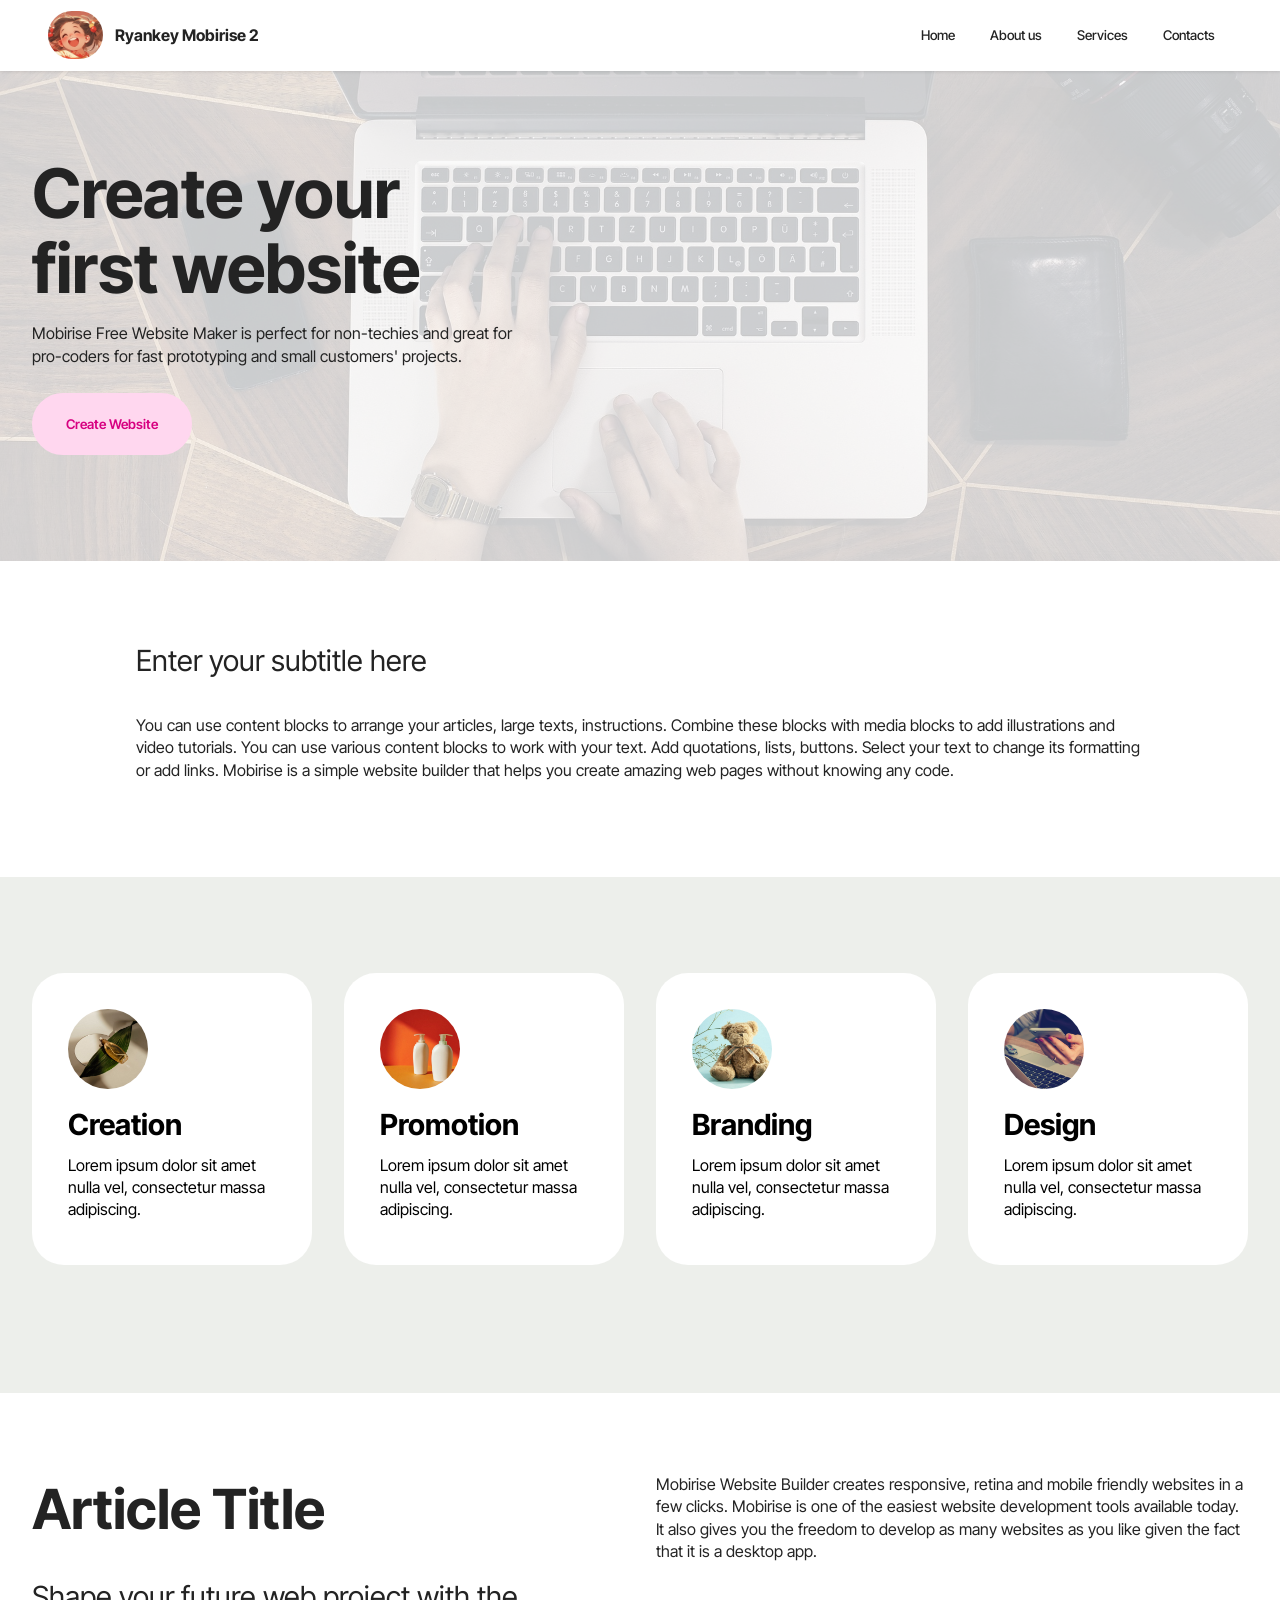
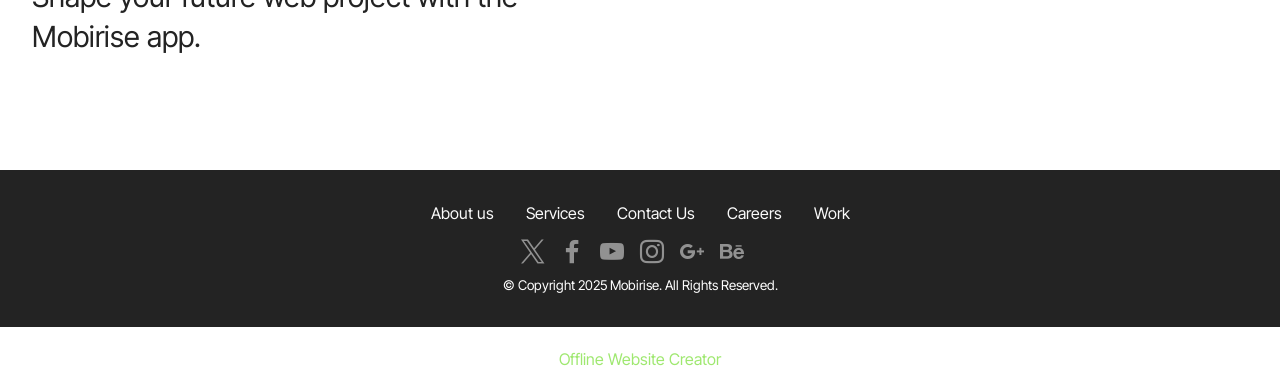
==== aboutus.html @ d96ac2c1 "create github pages" ====
<!DOCTYPE html>
<html  >
<head>
  <!-- Site made with Mobirise Website Builder v6.1.4, https://mobirise.com -->
  <meta charset="UTF-8">
  <meta http-equiv="X-UA-Compatible" content="IE=edge">
  <meta name="generator" content="Mobirise v6.1.4, mobirise.com">
  <meta name="twitter:card" content="summary_large_image"/>
  <meta name="twitter:image:src" content="assets/images/aboutus-meta.jpg">
  <meta property="og:image" content="assets/images/aboutus-meta.jpg">
  <meta name="twitter:title" content="About Us | Ryankey Mobrise">
  <meta name="viewport" content="width=device-width, initial-scale=1, minimum-scale=1">
  <link rel="shortcut icon" href="assets/images/ny-1.png" type="image/x-icon">
  <meta name="description" content="Hi, I am Ryan Key, a full-time freelance web designer based in Kuala Lumpur, Malaysia, specializing in custom, highly optimized, and responsive website design.">
  
  
  <title>About Us | Ryankey Mobrise</title>
  <link rel="stylesheet" href="assets/bootstrap/css/bootstrap.min.css">
  <link rel="stylesheet" href="assets/dropdown/css/style.css">
  <link rel="stylesheet" href="assets/socicon/css/styles.css">
  <link rel="stylesheet" href="assets/theme/css/style.css">
  <link rel="preload" href="https://fonts.googleapis.com/css?family=Inter+Tight:100,200,300,400,500,600,700,800,900,100i,200i,300i,400i,500i,600i,700i,800i,900i&display=swap" as="style" onload="this.onload=null;this.rel='stylesheet'">
  <noscript><link rel="stylesheet" href="https://fonts.googleapis.com/css?family=Inter+Tight:100,200,300,400,500,600,700,800,900,100i,200i,300i,400i,500i,600i,700i,800i,900i&display=swap"></noscript>
  <link rel="preload" as="style" href="assets/mobirise/css/mbr-additional.css?v=j5l0KD"><link rel="stylesheet" href="assets/mobirise/css/mbr-additional.css?v=j5l0KD" type="text/css">

  
  
  
</head>
<body>
  
  <section data-bs-version="5.1" class="menu menu1 cid-uWE1fl2hTh" once="menu" id="menu1-7">
    

    <nav class="navbar navbar-dropdown navbar-fixed-top navbar-expand-lg">
        <div class="container">
            <div class="navbar-brand">
                <span class="navbar-logo">
                    <a href="https://mobiri.se">
                        <img src="assets/images/ny-1.png" alt="Mobirise Website Builder" style="height: 3rem;">
                    </a>
                </span>
                <span class="navbar-caption-wrap"><a class="navbar-caption text-black display-7" href="https://mobiri.se">Ryankey Mobirise 2</a></span>
            </div>
            <button class="navbar-toggler" type="button" data-toggle="collapse" data-bs-toggle="collapse" data-target="#navbarSupportedContent" data-bs-target="#navbarSupportedContent" aria-controls="navbarNavAltMarkup" aria-expanded="false" aria-label="Toggle navigation">
                <div class="hamburger">
                    <span></span>
                    <span></span>
                    <span></span>
                    <span></span>
                </div>
            </button>
            <div class="collapse navbar-collapse" id="navbarSupportedContent">
                <ul class="navbar-nav nav-dropdown nav-right" data-app-modern-menu="true"><li class="nav-item"><a class="nav-link link text-black text-primary display-4" href="index.html">&nbsp;Home</a></li><li class="nav-item"><a class="nav-link link text-black display-4" href="https://mobiri.se">
                            About us</a></li>
                    <li class="nav-item"><a class="nav-link link text-black display-4" href="https://mobiri.se">
                            Services</a></li>
                    <li class="nav-item"><a class="nav-link link text-black display-4" href="https://mobiri.se">Contacts</a>
                    </li></ul>
                
                
            </div>
        </div>
    </nav>
</section>

<section data-bs-version="5.1" class="header1 cid-uWE1flJKkh" id="header1-8">

    

    
    <div class="mbr-overlay" style="opacity: 0.8; background-color: rgb(250, 250, 250);"></div>

    <div class="container">
        <div class="row">
            <div class="col-12 col-lg-5">
                <h1 class="mbr-section-title mbr-fonts-style mb-3 display-1"><strong>Create your first website</strong></h1>
                
                <p class="mbr-text mbr-fonts-style display-7">
                    Mobirise Free Website Maker is perfect for non-techies and great for pro-coders for fast prototyping and small customers' projects.</p>
                <div class="mbr-section-btn mt-3"><a class="btn btn-secondary display-4" href="https://mobiri.se">Create Website</a></div>
            </div>
        </div>
    </div>
</section>

<section data-bs-version="5.1" class="content5 cid-uWE1fm6jRy" id="content5-9">
    
    <div class="container">
        <div class="row justify-content-center">
            <div class="col-md-12 col-lg-10">
                
                <h4 class="mbr-section-subtitle mbr-fonts-style mb-4 display-5">
                    Enter your subtitle here
                </h4>
                <p class="mbr-text mbr-fonts-style display-7">
                    You can use content blocks to arrange your articles, large texts, instructions. Combine these blocks with media blocks to add illustrations and video tutorials. You can use various content blocks to work with your text. Add quotations, lists, buttons. Select your text to change its formatting or add links. Mobirise is a simple website builder that helps you create amazing web pages without knowing any code.</p>
            </div>
        </div>
    </div>
</section>

<section data-bs-version="5.1" class="start features20 cid-uWE1fmgOsS" id="features020-a">
	

	
	
	<div class="container">
		
		<div class="row">
			<div class="item features-without-image col-12 col-md-6 col-lg-3 item-mb">
				<div class="item-wrapper">
					<div class="card-box align-left">
						<div class="img-wrapper mb-3">
							<img src="assets/images/shop1.jpg">
						</div>
						<h5 class="card-title mbr-fonts-style display-5">
							<strong>Creation</strong>
						</h5>
						<p class="card-text mbr-fonts-style display-7">
							Lorem ipsum dolor sit amet nulla vel, consectetur massa adipiscing.
						</p>
					</div>
				</div>
			</div>
			<div class="item features-without-image col-12 col-md-6 col-lg-3 item-mb">
				<div class="item-wrapper">
					<div class="card-box align-left">
						<div class="img-wrapper mb-3">
							<img src="assets/images/shop2.jpg">
						</div>
						<h5 class="card-title mbr-fonts-style display-5">
							<strong>Promotion</strong>
						</h5>
						<p class="card-text mbr-fonts-style display-7">
							Lorem ipsum dolor sit amet nulla vel, consectetur massa adipiscing.
						</p>
					</div>
				</div>
			</div>
			<div class="item features-without-image col-12 col-md-6 col-lg-3 item-mb">
				<div class="item-wrapper">
					<div class="card-box align-left">
						<div class="img-wrapper mb-3">
							<img src="assets/images/shop3.jpg">
						</div>
						<h5 class="card-title mbr-fonts-style display-5">
							<strong>Branding</strong>
						</h5>
						<p class="card-text mbr-fonts-style display-7">
							Lorem ipsum dolor sit amet nulla vel, consectetur massa adipiscing.
						</p>
					</div>
				</div>
			</div><div class="item features-without-image col-12 col-md-6 col-lg-3 item-mb">
				<div class="item-wrapper">
					<div class="card-box align-left">
						<div class="img-wrapper mb-3">
							<img src="assets/images/mbr-1.jpg" data-slide-to="3" data-bs-slide-to="4" alt="">
						</div>
						<h5 class="card-title mbr-fonts-style display-5"><strong>Design</strong></h5>
						<p class="card-text mbr-fonts-style display-7">
							Lorem ipsum dolor sit amet nulla vel, consectetur massa adipiscing.
						</p>
					</div>
				</div>
			</div>
		</div>
	</div>
</section>

<section data-bs-version="5.1" class="content10 cid-uWE1fms8tZ" id="content10-b">
    
    <div class="container">
        <div class="row justify-content-center">
            <div class="col-12 col-md">
                <h5 class="mbr-section-title mbr-fonts-style mb-4 display-2">
                    <strong>Article Title</strong>
                </h5>
                <h6 class="mbr-section-subtitle mbr-fonts-style mb-4 display-5">
                    Shape your future web project with the Mobirise app.
                </h6>
            </div>
            <div class="col-md-12 col-lg-6">
                <p class="mbr-text mbr-fonts-style display-7">Mobirise Website Builder creates responsive, retina and mobile friendly websites in a few clicks. Mobirise is one of the easiest website development tools available today. It also gives you the freedom to develop as many websites as you like given the fact that it is a desktop app.</p>
            </div>
        </div>
    </div>
</section>

<section data-bs-version="5.1" class="footer3 cid-uWE1fmARhM" once="footers" id="footer3-c">

    

    

    <div class="container">
        <div class="media-container-row align-center mbr-white">
            <div class="row row-links">
                <ul class="foot-menu">
                    
                    
                    
                    
                    
                <li class="foot-menu-item mbr-fonts-style display-7">
                        <a class="text-white" href="#" target="_blank">About us</a>
                    </li><li class="foot-menu-item mbr-fonts-style display-7">
                        <a class="text-white" href="#" target="_blank">Services</a>
                    </li><li class="foot-menu-item mbr-fonts-style display-7">
                        <a class="text-white" href="#" target="_blank">Contact Us</a>
                    </li><li class="foot-menu-item mbr-fonts-style display-7">
                        <a class="text-white" href="#" target="_blank">Careers</a>
                    </li><li class="foot-menu-item mbr-fonts-style display-7">
                        <a class="text-white" href="#" target="_blank">Work</a>
                    </li></ul>
            </div>
            <div class="row social-row">
                <div class="social-list align-right pb-2">
                    
                    
                    
                    
                    
                    
                <div class="soc-item">
                        <a href="https://twitter.com/mobirise" target="_blank">
                            <span class="socicon-twitter socicon mbr-iconfont mbr-iconfont-social"></span>
                        </a>
                    </div><div class="soc-item">
                        <a href="https://www.facebook.com/pages/Mobirise/1616226671953247" target="_blank">
                            <span class="socicon-facebook socicon mbr-iconfont mbr-iconfont-social"></span>
                        </a>
                    </div><div class="soc-item">
                        <a href="https://www.youtube.com/c/mobirise" target="_blank">
                            <span class="socicon-youtube socicon mbr-iconfont mbr-iconfont-social"></span>
                        </a>
                    </div><div class="soc-item">
                        <a href="https://instagram.com/mobirise" target="_blank">
                            <span class="socicon-instagram socicon mbr-iconfont mbr-iconfont-social"></span>
                        </a>
                    </div><div class="soc-item">
                        <a href="https://plus.google.com/u/0/+Mobirise" target="_blank">
                            <span class="socicon-googleplus socicon mbr-iconfont mbr-iconfont-social"></span>
                        </a>
                    </div><div class="soc-item">
                        <a href="https://www.behance.net/Mobirise" target="_blank">
                            <span class="socicon-behance socicon mbr-iconfont mbr-iconfont-social"></span>
                        </a>
                    </div></div>
            </div>
            <div class="row row-copirayt">
                <p class="mbr-text mb-0 mbr-fonts-style mbr-white align-center display-4">
                    © Copyright 2025 Mobirise. All Rights Reserved.
                </p>
            </div>
        </div>
    </div>
</section><section class="display-7" style="padding: 0;align-items: center;justify-content: center;flex-wrap: wrap;    align-content: center;display: flex;position: relative;height: 4rem;"><a href="https://mobiri.se/689360" style="flex: 1 1;height: 4rem;position: absolute;width: 100%;z-index: 1;"><img alt="" style="height: 4rem;" src="[data-uri]"></a><p style="margin: 0;text-align: center;" class="display-7">&#8204;</p><a style="z-index:1" href="https://mobirise.com/offline-website-builder.html">Offline Website Creator</a></section><script src="assets/bootstrap/js/bootstrap.bundle.min.js"></script>  <script src="assets/smoothscroll/smooth-scroll.js"></script>  <script src="assets/ytplayer/index.js"></script>  <script src="assets/dropdown/js/navbar-dropdown.js"></script>  <script src="assets/theme/js/script.js"></script>  
  
  
</body>
</html>
---- assets/dropdown/css/style.css ----
.navbar-dropdown {
  left: 0;
  padding: 0;
  position: absolute;
  right: 0;
  top: 0;
  transition: all 0.45s ease;
  z-index: 1030;
  background: #282828; }
  .navbar-dropdown .navbar-logo {
    margin-right: 0.8rem;
    transition: margin 0.3s ease-in-out;
    vertical-align: middle; }
    .navbar-dropdown .navbar-logo img {
      height: 3.125rem;
      transition: all 0.3s ease-in-out; }
    .navbar-dropdown .navbar-logo.mbr-iconfont {
      font-size: 3.125rem;
      line-height: 3.125rem; }
  .navbar-dropdown .navbar-caption {
    font-weight: 700;
    white-space: normal;
    vertical-align: -4px;
    line-height: 3.125rem !important; }
    .navbar-dropdown .navbar-caption, .navbar-dropdown .navbar-caption:hover {
      color: inherit;
      text-decoration: none; }
  .navbar-dropdown .mbr-iconfont + .navbar-caption {
    vertical-align: -1px; }
  .navbar-dropdown.navbar-fixed-top {
    position: fixed; }
  .navbar-dropdown .navbar-brand span {
    vertical-align: -4px; }
  .navbar-dropdown.bg-color.transparent {
    background: none; }
  .navbar-dropdown.navbar-short .navbar-brand {
    padding: 0.625rem 0; }
    .navbar-dropdown.navbar-short .navbar-brand span {
      vertical-align: -1px; }
  .navbar-dropdown.navbar-short .navbar-caption {
    line-height: 2.375rem !important;
    vertical-align: -2px; }
  .navbar-dropdown.navbar-short .navbar-logo {
    margin-right: 0.5rem; }
    .navbar-dropdown.navbar-short .navbar-logo img {
      height: 2.375rem; }
    .navbar-dropdown.navbar-short .navbar-logo.mbr-iconfont {
      font-size: 2.375rem;
      line-height: 2.375rem; }
  .navbar-dropdown.navbar-short .mbr-table-cell {
    height: 3.625rem; }
  .navbar-dropdown .navbar-close {
    left: 0.6875rem;
    position: fixed;
    top: 0.75rem;
    z-index: 1000; }
  .navbar-dropdown .hamburger-icon {
    content: "";
    display: inline-block;
    vertical-align: middle;
    width: 16px;
    -webkit-box-shadow: 0 -6px 0 1px #282828,0 0 0 1px #282828,0 6px 0 1px #282828;
    -moz-box-shadow: 0 -6px 0 1px #282828,0 0 0 1px #282828,0 6px 0 1px #282828;
    box-shadow: 0 -6px 0 1px #282828,0 0 0 1px #282828,0 6px 0 1px #282828; }

.dropdown-menu .dropdown-toggle[data-toggle="dropdown-submenu"]::after {
  border-bottom: 0.35em solid transparent;
  border-left: 0.35em solid;
  border-right: 0;
  border-top: 0.35em solid transparent;
  margin-left: 0.3rem; }

.dropdown-menu .dropdown-item:focus {
  outline: 0; }

.nav-dropdown {
  font-size: 0.75rem;
  font-weight: 500;
  height: auto !important; }
  .nav-dropdown .nav-btn {
    padding-left: 1rem; }
  .nav-dropdown .link {
    margin: .667em 1.667em;
    font-weight: 500;
    padding: 0;
    transition: color .2s ease-in-out; }
    .nav-dropdown .link.dropdown-toggle {
      margin-right: 2.583em; }
      .nav-dropdown .link.dropdown-toggle::after {
        margin-left: .25rem;
        border-top: 0.35em solid;
        border-right: 0.35em solid transparent;
        border-left: 0.35em solid transparent;
        border-bottom: 0; }
      .nav-dropdown .link.dropdown-toggle[aria-expanded="true"] {
        margin: 0;
        padding: 0.667em 3.263em  0.667em 1.667em; }
  .nav-dropdown .link::after,
  .nav-dropdown .dropdown-item::after {
    color: inherit; }
  .nav-dropdown .btn {
    font-size: 0.75rem;
    font-weight: 700;
    letter-spacing: 0;
    margin-bottom: 0;
    padding-left: 1.25rem;
    padding-right: 1.25rem; }
  .nav-dropdown .dropdown-menu {
    border-radius: 0;
    border: 0;
    left: 0;
    margin: 0;
    padding-bottom: 1.25rem;
    padding-top: 1.25rem;
    position: relative; }
  .nav-dropdown .dropdown-submenu {
    margin-left: 0.125rem;
    top: 0; }
  .nav-dropdown .dropdown-item {
    font-weight: 500;
    line-height: 2;
    padding: 0.3846em 4.615em 0.3846em 1.5385em;
    position: relative;
    transition: color .2s ease-in-out, background-color .2s ease-in-out; }
    .nav-dropdown .dropdown-item::after {
      margin-top: -0.3077em;
      position: absolute;
      right: 1.1538em;
      top: 50%; }
    .nav-dropdown .dropdown-item:focus, .nav-dropdown .dropdown-item:hover {
      background: none; }

@media (max-width: 767px) {
  .nav-dropdown.navbar-toggleable-sm {
    bottom: 0;
    display: none;
    left: 0;
    overflow-x: hidden;
    position: fixed;
    top: 0;
    transform: translateX(-100%);
    -ms-transform: translateX(-100%);
    -webkit-transform: translateX(-100%);
    width: 18.75rem;
    z-index: 999; } }
.nav-dropdown.navbar-toggleable-xl {
  bottom: 0;
  display: none;
  left: 0;
  overflow-x: hidden;
  position: fixed;
  top: 0;
  transform: translateX(-100%);
  -ms-transform: translateX(-100%);
  -webkit-transform: translateX(-100%);
  width: 18.75rem;
  z-index: 999; }

.nav-dropdown-sm {
  display: block !important;
  overflow-x: hidden;
  overflow: auto;
  padding-top: 3.875rem; }
  .nav-dropdown-sm::after {
    content: "";
    display: block;
    height: 3rem;
    width: 100%; }
  .nav-dropdown-sm.collapse.in ~ .navbar-close {
    display: block !important; }
  .nav-dropdown-sm.collapsing, .nav-dropdown-sm.collapse.in {
    transform: translateX(0);
    -ms-transform: translateX(0);
    -webkit-transform: translateX(0);
    transition: all 0.25s ease-out;
    -webkit-transition: all 0.25s ease-out;
    background: #282828; }
  .nav-dropdown-sm.collapsing[aria-expanded="false"] {
    transform: translateX(-100%);
    -ms-transform: translateX(-100%);
    -webkit-transform: translateX(-100%); }
  .nav-dropdown-sm .nav-item {
    display: block;
    margin-left: 0 !important;
    padding-left: 0; }
  .nav-dropdown-sm .link,
  .nav-dropdown-sm .dropdown-item {
    border-top: 1px dotted rgba(255, 255, 255, 0.1);
    font-size: 0.8125rem;
    line-height: 1.6;
    margin: 0 !important;
    padding: 0.875rem 2.4rem 0.875rem 1.5625rem !important;
    position: relative;
    white-space: normal; }
    .nav-dropdown-sm .link:focus, .nav-dropdown-sm .link:hover,
    .nav-dropdown-sm .dropdown-item:focus,
    .nav-dropdown-sm .dropdown-item:hover {
      background: rgba(0, 0, 0, 0.2) !important;
      color: #c0a375; }
  .nav-dropdown-sm .nav-btn {
    position: relative;
    padding: 1.5625rem 1.5625rem 0 1.5625rem; }
    .nav-dropdown-sm .nav-btn::before {
      border-top: 1px dotted rgba(255, 255, 255, 0.1);
      content: "";
      left: 0;
      position: absolute;
      top: 0;
      width: 100%; }
    .nav-dropdown-sm .nav-btn + .nav-btn {
      padding-top: 0.625rem; }
      .nav-dropdown-sm .nav-btn + .nav-btn::before {
        display: none; }
  .nav-dropdown-sm .btn {
    padding: 0.625rem 0; }
  .nav-dropdown-sm .dropdown-toggle[data-toggle="dropdown-submenu"]::after {
    margin-left: .25rem;
    border-top: 0.35em solid;
    border-right: 0.35em solid transparent;
    border-left: 0.35em solid transparent;
    border-bottom: 0; }
  .nav-dropdown-sm .dropdown-toggle[data-toggle="dropdown-submenu"][aria-expanded="true"]::after {
    border-top: 0;
    border-right: 0.35em solid transparent;
    border-left: 0.35em solid transparent;
    border-bottom: 0.35em solid; }
  .nav-dropdown-sm .dropdown-menu {
    margin: 0;
    padding: 0;
    position: relative;
    top: 0;
    left: 0;
    width: 100%;
    border: 0;
    float: none;
    border-radius: 0;
    background: none; }
  .nav-dropdown-sm .dropdown-submenu {
    left: 100%;
    margin-left: 0.125rem;
    margin-top: -1.25rem;
    top: 0; }

.navbar-toggleable-sm .nav-dropdown .dropdown-menu {
  position: absolute; }

.navbar-toggleable-sm .nav-dropdown .dropdown-submenu {
  left: 100%;
  margin-left: 0.125rem;
  margin-top: -1.25rem;
  top: 0; }

.navbar-toggleable-sm.opened .nav-dropdown .dropdown-menu {
  position: relative; }

.navbar-toggleable-sm.opened .nav-dropdown .dropdown-submenu {
  left: 0;
  margin-left: 00rem;
  margin-top: 0rem;
  top: 0; }

.is-builder .nav-dropdown.collapsing {
  transition: none !important; }
---- assets/socicon/css/styles.css ----
@charset "UTF-8";

@font-face {
  font-family: 'Socicon';
  src:  url('../fonts/socicon.eot');
  src:  url('../fonts/socicon.eot?#iefix') format('embedded-opentype'),
    url('../fonts/socicon.woff2') format('woff2'),
    url('../fonts/socicon.ttf') format('truetype'),
    url('../fonts/socicon.woff') format('woff'),
    url('../fonts/socicon.svg#socicon') format('svg');
  font-weight: normal;
  font-style: normal;
  font-display: swap;
}

[data-icon]:before {
  font-family: "socicon" !important;
  content: attr(data-icon);
  font-style: normal !important;
  font-weight: normal !important;
  font-variant: normal !important;
  text-transform: none !important;
  speak: none;
  line-height: 1;
  -webkit-font-smoothing: antialiased;
  -moz-osx-font-smoothing: grayscale;
}

[class^="socicon-"], [class*=" socicon-"] {
  /* use !important to prevent issues with browser extensions that change fonts */
  font-family: 'Socicon' !important;
  speak: none;
  font-style: normal;
  font-weight: normal;
  font-variant: normal;
  text-transform: none;
  line-height: 1;

  /* Better Font Rendering =========== */
  -webkit-font-smoothing: antialiased;
  -moz-osx-font-smoothing: grayscale;
}

.socicon-500px:before {
  content: "\e000";
}
.socicon-8tracks:before {
  content: "\e001";
}
.socicon-airbnb:before {
  content: "\e002";
}
.socicon-alliance:before {
  content: "\e003";
}
.socicon-amazon:before {
  content: "\e004";
}
.socicon-amplement:before {
  content: "\e005";
}
.socicon-android:before {
  content: "\e006";
}
.socicon-angellist:before {
  content: "\e007";
}
.socicon-apple:before {
  content: "\e008";
}
.socicon-appnet:before {
  content: "\e009";
}
.socicon-baidu:before {
  content: "\e00a";
}
.socicon-bandcamp:before {
  content: "\e00b";
}
.socicon-battlenet:before {
  content: "\e00c";
}
.socicon-mixer:before {
  content: "\e00d";
}
.socicon-bebee:before {
  content: "\e00e";
}
.socicon-bebo:before {
  content: "\e00f";
}
.socicon-behance:before {
  content: "\e010";
}
.socicon-blizzard:before {
  content: "\e011";
}
.socicon-blogger:before {
  content: "\e012";
}
.socicon-buffer:before {
  content: "\e013";
}
.socicon-chrome:before {
  content: "\e014";
}
.socicon-coderwall:before {
  content: "\e015";
}
.socicon-curse:before {
  content: "\e016";
}
.socicon-dailymotion:before {
  content: "\e017";
}
.socicon-deezer:before {
  content: "\e018";
}
.socicon-delicious:before {
  content: "\e019";
}
.socicon-deviantart:before {
  content: "\e01a";
}
.socicon-diablo:before {
  content: "\e01b";
}
.socicon-digg:before {
  content: "\e01c";
}
.socicon-discord:before {
  content: "\e01d";
}
.socicon-disqus:before {
  content: "\e01e";
}
.socicon-douban:before {
  content: "\e01f";
}
.socicon-draugiem:before {
  content: "\e020";
}
.socicon-dribbble:before {
  content: "\e021";
}
.socicon-drupal:before {
  content: "\e022";
}
.socicon-ebay:before {
  content: "\e023";
}
.socicon-ello:before {
  content: "\e024";
}
.socicon-endomodo:before {
  content: "\e025";
}
.socicon-envato:before {
  content: "\e026";
}
.socicon-etsy:before {
  content: "\e027";
}
.socicon-facebook:before {
  content: "\e028";
}
.socicon-feedburner:before {
  content: "\e029";
}
.socicon-filmweb:before {
  content: "\e02a";
}
.socicon-firefox:before {
  content: "\e02b";
}
.socicon-flattr:before {
  content: "\e02c";
}
.socicon-flickr:before {
  content: "\e02d";
}
.socicon-formulr:before {
  content: "\e02e";
}
.socicon-forrst:before {
  content: "\e02f";
}
.socicon-foursquare:before {
  content: "\e030";
}
.socicon-friendfeed:before {
  content: "\e031";
}
.socicon-github:before {
  content: "\e032";
}
.socicon-goodreads:before {
  content: "\e033";
}
.socicon-google:before {
  content: "\e034";
}
.socicon-googlescholar:before {
  content: "\e035";
}
.socicon-googlegroups:before {
  content: "\e036";
}
.socicon-googlephotos:before {
  content: "\e037";
}
.socicon-googleplus:before {
  content: "\e038";
}
.socicon-grooveshark:before {
  content: "\e039";
}
.socicon-hackerrank:before {
  content: "\e03a";
}
.socicon-hearthstone:before {
  content: "\e03b";
}
.socicon-hellocoton:before {
  content: "\e03c";
}
.socicon-heroes:before {
  content: "\e03d";
}
.socicon-smashcast:before {
  content: "\e03e";
}
.socicon-horde:before {
  content: "\e03f";
}
.socicon-houzz:before {
  content: "\e040";
}
.socicon-icq:before {
  content: "\e041";
}
.socicon-identica:before {
  content: "\e042";
}
.socicon-imdb:before {
  content: "\e043";
}
.socicon-instagram:before {
  content: "\e044";
}
.socicon-issuu:before {
  content: "\e045";
}
.socicon-istock:before {
  content: "\e046";
}
.socicon-itunes:before {
  content: "\e047";
}
.socicon-keybase:before {
  content: "\e048";
}
.socicon-lanyrd:before {
  content: "\e049";
}
.socicon-lastfm:before {
  content: "\e04a";
}
.socicon-line:before {
  content: "\e04b";
}
.socicon-linkedin:before {
  content: "\e04c";
}
.socicon-livejournal:before {
  content: "\e04d";
}
.socicon-lyft:before {
  content: "\e04e";
}
.socicon-macos:before {
  content: "\e04f";
}
.socicon-mail:before {
  content: "\e050";
}
.socicon-medium:before {
  content: "\e051";
}
.socicon-meetup:before {
  content: "\e052";
}
.socicon-mixcloud:before {
  content: "\e053";
}
.socicon-modelmayhem:before {
  content: "\e054";
}
.socicon-mumble:before {
  content: "\e055";
}
.socicon-myspace:before {
  content: "\e056";
}
.socicon-newsvine:before {
  content: "\e057";
}
.socicon-nintendo:before {
  content: "\e058";
}
.socicon-npm:before {
  content: "\e059";
}
.socicon-odnoklassniki:before {
  content: "\e05a";
}
.socicon-openid:before {
  content: "\e05b";
}
.socicon-opera:before {
  content: "\e05c";
}
.socicon-outlook:before {
  content: "\e05d";
}
.socicon-overwatch:before {
  content: "\e05e";
}
.socicon-patreon:before {
  content: "\e05f";
}
.socicon-paypal:before {
  content: "\e060";
}
.socicon-periscope:before {
  content: "\e061";
}
.socicon-persona:before {
  content: "\e062";
}
.socicon-pinterest:before {
  content: "\e063";
}
.socicon-play:before {
  content: "\e064";
}
.socicon-player:before {
  content: "\e065";
}
.socicon-playstation:before {
  content: "\e066";
}
.socicon-pocket:before {
  content: "\e067";
}
.socicon-qq:before {
  content: "\e068";
}
.socicon-quora:before {
  content: "\e069";
}
.socicon-raidcall:before {
  content: "\e06a";
}
.socicon-ravelry:before {
  content: "\e06b";
}
.socicon-reddit:before {
  content: "\e06c";
}
.socicon-renren:before {
  content: "\e06d";
}
.socicon-researchgate:before {
  content: "\e06e";
}
.socicon-residentadvisor:before {
  content: "\e06f";
}
.socicon-reverbnation:before {
  content: "\e070";
}
.socicon-rss:before {
  content: "\e071";
}
.socicon-sharethis:before {
  content: "\e072";
}
.socicon-skype:before {
  content: "\e073";
}
.socicon-slideshare:before {
  content: "\e074";
}
.socicon-smugmug:before {
  content: "\e075";
}
.socicon-snapchat:before {
  content: "\e076";
}
.socicon-songkick:before {
  content: "\e077";
}
.socicon-soundcloud:before {
  content: "\e078";
}
.socicon-spotify:before {
  content: "\e079";
}
.socicon-stackexchange:before {
  content: "\e07a";
}
.socicon-stackoverflow:before {
  content: "\e07b";
}
.socicon-starcraft:before {
  content: "\e07c";
}
.socicon-stayfriends:before {
  content: "\e07d";
}
.socicon-steam:before {
  content: "\e07e";
}
.socicon-storehouse:before {
  content: "\e07f";
}
.socicon-strava:before {
  content: "\e080";
}
.socicon-streamjar:before {
  content: "\e081";
}
.socicon-stumbleupon:before {
  content: "\e082";
}
.socicon-swarm:before {
  content: "\e083";
}
.socicon-teamspeak:before {
  content: "\e084";
}
.socicon-teamviewer:before {
  content: "\e085";
}
.socicon-technorati:before {
  content: "\e086";
}
.socicon-telegram:before {
  content: "\e087";
}
.socicon-tripadvisor:before {
  content: "\e088";
}
.socicon-tripit:before {
  content: "\e089";
}
.socicon-triplej:before {
  content: "\e08a";
}
.socicon-tumblr:before {
  content: "\e08b";
}
.socicon-twitch:before {
  content: "\e08c";
}
.socicon-twitter:before {
  content: "\e08d";
}
.socicon-uber:before {
  content: "\e08e";
}
.socicon-ventrilo:before {
  content: "\e08f";
}
.socicon-viadeo:before {
  content: "\e090";
}
.socicon-viber:before {
  content: "\e091";
}
.socicon-viewbug:before {
  content: "\e092";
}
.socicon-vimeo:before {
  content: "\e093";
}
.socicon-vine:before {
  content: "\e094";
}
.socicon-vkontakte:before {
  content: "\e095";
}
.socicon-warcraft:before {
  content: "\e096";
}
.socicon-wechat:before {
  content: "\e097";
}
.socicon-weibo:before {
  content: "\e098";
}
.socicon-whatsapp:before {
  content: "\e099";
}
.socicon-wikipedia:before {
  content: "\e09a";
}
.socicon-windows:before {
  content: "\e09b";
}
.socicon-wordpress:before {
  content: "\e09c";
}
.socicon-wykop:before {
  content: "\e09d";
}
.socicon-xbox:before {
  content: "\e09e";
}
.socicon-xing:before {
  content: "\e09f";
}
.socicon-yahoo:before {
  content: "\e0a0";
}
.socicon-yammer:before {
  content: "\e0a1";
}
.socicon-yandex:before {
  content: "\e0a2";
}
.socicon-yelp:before {
  content: "\e0a3";
}
.socicon-younow:before {
  content: "\e0a4";
}
.socicon-youtube:before {
  content: "\e0a5";
}
.socicon-zapier:before {
  content: "\e0a6";
}
.socicon-zerply:before {
  content: "\e0a7";
}
.socicon-zomato:before {
  content: "\e0a8";
}
.socicon-zynga:before {
  content: "\e0a9";
}
.socicon-bluesky:before {
  content: "\e0aa";
}
.socicon-threads:before {
  content: "\e0ab";
}
.socicon-spreadshirt:before {
  content: "\e901";
}
.socicon-gamejolt:before {
  content: "\e902";
}
.socicon-trello:before {
  content: "\e903";
}
.socicon-tunein:before {
  content: "\e904";
}
.socicon-bloglovin:before {
  content: "\e905";
}
.socicon-gamewisp:before {
  content: "\e906";
}
.socicon-messenger:before {
  content: "\e907";
}
.socicon-pandora:before {
  content: "\e908";
}
.socicon-augment:before {
  content: "\e909";
}
.socicon-bitbucket:before {
  content: "\e90a";
}
.socicon-fyuse:before {
  content: "\e90b";
}
.socicon-yt-gaming:before {
  content: "\e90c";
}
.socicon-sketchfab:before {
  content: "\e90d";
}
.socicon-mobcrush:before {
  content: "\e90e";
}
.socicon-microsoft:before {
  content: "\e90f";
}
.socicon-realtor:before {
  content: "\e910";
}
.socicon-tidal:before {
  content: "\e911";
}
.socicon-qobuz:before {
  content: "\e912";
}
.socicon-natgeo:before {
  content: "\e913";
}
.socicon-mastodon:before {
  content: "\e914";
}
.socicon-unsplash:before {
  content: "\e915";
}
.socicon-homeadvisor:before {
  content: "\e916";
}
.socicon-angieslist:before {
  content: "\e917";
}
.socicon-codepen:before {
  content: "\e918";
}
.socicon-slack:before {
  content: "\e919";
}
.socicon-openaigym:before {
  content: "\e91a";
}
.socicon-logmein:before {
  content: "\e91b";
}
.socicon-fiverr:before {
  content: "\e91c";
}
.socicon-gotomeeting:before {
  content: "\e91d";
}
.socicon-aliexpress:before {
  content: "\e91e";
}
.socicon-guru:before {
  content: "\e91f";
}
.socicon-appstore:before {
  content: "\e920";
}
.socicon-homes:before {
  content: "\e921";
}
.socicon-zoom:before {
  content: "\e922";
}
.socicon-alibaba:before {
  content: "\e923";
}
.socicon-craigslist:before {
  content: "\e924";
}
.socicon-wix:before {
  content: "\e925";
}
.socicon-redfin:before {
  content: "\e926";
}
.socicon-googlecalendar:before {
  content: "\e927";
}
.socicon-shopify:before {
  content: "\e928";
}
.socicon-freelancer:before {
  content: "\e929";
}
.socicon-seedrs:before {
  content: "\e92a";
}
.socicon-bing:before {
  content: "\e92b";
}
.socicon-doodle:before {
  content: "\e92c";
}
.socicon-bonanza:before {
  content: "\e92d";
}
.socicon-squarespace:before {
  content: "\e92e";
}
.socicon-toptal:before {
  content: "\e92f";
}
.socicon-gust:before {
  content: "\e930";
}
.socicon-ask:before {
  content: "\e931";
}
.socicon-trulia:before {
  content: "\e932";
}
.socicon-loomly:before {
  content: "\e933";
}
.socicon-ghost:before {
  content: "\e934";
}
.socicon-upwork:before {
  content: "\e935";
}
.socicon-fundable:before {
  content: "\e936";
}
.socicon-booking:before {
  content: "\e937";
}
.socicon-googlemaps:before {
  content: "\e938";
}
.socicon-zillow:before {
  content: "\e939";
}
.socicon-niconico:before {
  content: "\e93a";
}
.socicon-toneden:before {
  content: "\e93b";
}
.socicon-crunchbase:before {
  content: "\e93c";
}
.socicon-homefy:before {
  content: "\e93d";
}
.socicon-calendly:before {
  content: "\e93e";
}
.socicon-livemaster:before {
  content: "\e93f";
}
.socicon-udemy:before {
  content: "\e940";
}
.socicon-codered:before {
  content: "\e941";
}
.socicon-origin:before {
  content: "\e942";
}
.socicon-nextdoor:before {
  content: "\e943";
}
.socicon-portfolio:before {
  content: "\e944";
}
.socicon-instructables:before {
  content: "\e945";
}
.socicon-gitlab:before {
  content: "\e946";
}
.socicon-hackernews:before {
  content: "\e947";
}
.socicon-smashwords:before {
  content: "\e948";
}
.socicon-kobo:before {
  content: "\e949";
}
.socicon-bookbub:before {
  content: "\e94a";
}
.socicon-mailru:before {
  content: "\e94b";
}
.socicon-moddb:before {
  content: "\e94c";
}
.socicon-indiedb:before {
  content: "\e94d";
}
.socicon-traxsource:before {
  content: "\e94e";
}
.socicon-gamefor:before {
  content: "\e94f";
}
.socicon-pixiv:before {
  content: "\e950";
}
.socicon-myanimelist:before {
  content: "\e951";
}
.socicon-blackberry:before {
  content: "\e952";
}
.socicon-wickr:before {
  content: "\e953";
}
.socicon-spip:before {
  content: "\e954";
}
.socicon-napster:before {
  content: "\e955";
}
.socicon-beatport:before {
  content: "\e956";
}
.socicon-hackerone:before {
  content: "\e957";
}
.socicon-internet:before {
  content: "\e958";
}
.socicon-ubuntu:before {
  content: "\e959";
}
.socicon-artstation:before {
  content: "\e95a";
}
.socicon-invision:before {
  content: "\e95b";
}
.socicon-torial:before {
  content: "\e95c";
}
.socicon-collectorz:before {
  content: "\e95d";
}
.socicon-seenthis:before {
  content: "\e95e";
}
.socicon-googleplaymusic:before {
  content: "\e95f";
}
.socicon-debian:before {
  content: "\e960";
}
.socicon-filmfreeway:before {
  content: "\e961";
}
.socicon-gnome:before {
  content: "\e962";
}
.socicon-itchio:before {
  content: "\e963";
}
.socicon-jamendo:before {
  content: "\e964";
}
.socicon-mix:before {
  content: "\e965";
}
.socicon-sharepoint:before {
  content: "\e966";
}
.socicon-tinder:before {
  content: "\e967";
}
.socicon-windguru:before {
  content: "\e968";
}
.socicon-cdbaby:before {
  content: "\e969";
}
.socicon-elementaryos:before {
  content: "\e96a";
}
.socicon-stage32:before {
  content: "\e96b";
}
.socicon-tiktok:before {
  content: "\e96c";
}
.socicon-gitter:before {
  content: "\e96d";
}
.socicon-letterboxd:before {
  content: "\e96e";
}
.socicon-threema:before {
  content: "\e96f";
}
.socicon-splice:before {
  content: "\e970";
}
.socicon-metapop:before {
  content: "\e971";
}
.socicon-naver:before {
  content: "\e972";
}
.socicon-remote:before {
  content: "\e973";
}
.socicon-flipboard:before {
  content: "\e974";
}
.socicon-googlehangouts:before {
  content: "\e975";
}
.socicon-dlive:before {
  content: "\e976";
}
.socicon-vsco:before {
  content: "\e977";
}
.socicon-stitcher:before {
  content: "\e978";
}
.socicon-avvo:before {
  content: "\e979";
}
.socicon-redbubble:before {
  content: "\e97a";
}
.socicon-society6:before {
  content: "\e97b";
}
.socicon-zazzle:before {
  content: "\e97c";
}
.socicon-eitaa:before {
  content: "\e97d";
}
.socicon-soroush:before {
  content: "\e97e";
}
.socicon-bale:before {
  content: "\e97f";
}
---- assets/theme/css/style.css ----
@charset "UTF-8";
section {
  background-color: #ffffff;
}

body {
  font-style: normal;
  line-height: 1.5;
  font-weight: 400;
  color: #232323;
  position: relative;
}

button {
  background-color: transparent;
  border-color: transparent;
}

.embla__button,
.carousel-control {
  background-color: #edefea !important;
  opacity: 0.8 !important;
  color: #464845 !important;
  border-color: #edefea !important;
}

.carousel .close,
.modalWindow .close {
  background-color: #edefea !important;
  color: #464845 !important;
  border-color: #edefea !important;
  opacity: 0.8 !important;
}

.carousel .close:hover,
.modalWindow .close:hover {
  opacity: 1 !important;
}

.carousel-indicators li {
  background-color: #edefea !important;
  border: 2px solid #464845 !important;
}

.carousel-indicators li:hover,
.carousel-indicators li:active {
  opacity: 0.8 !important;
}

.embla__button:hover,
.carousel-control:hover {
  background-color: #edefea !important;
  opacity: 1 !important;
}

.modalWindow-video-container {
  height: 80%;
}

section,
.container,
.container-fluid {
  position: relative;
  word-wrap: break-word;
}

a.mbr-iconfont:hover {
  text-decoration: none;
}

.article .lead p,
.article .lead ul,
.article .lead ol,
.article .lead pre,
.article .lead blockquote {
  margin-bottom: 0;
}

a {
  font-style: normal;
  font-weight: 400;
  cursor: pointer;
}
a, a:hover {
  text-decoration: none;
}

.mbr-section-title {
  font-style: normal;
  line-height: 1.3;
}

.mbr-section-subtitle {
  line-height: 1.3;
}

.mbr-text {
  font-style: normal;
  line-height: 1.7;
}

h1,
h2,
h3,
h4,
h5,
h6,
.display-1,
.display-2,
.display-4,
.display-5,
.display-7,
span,
p,
a {
  line-height: 1;
  word-break: break-word;
  word-wrap: break-word;
  font-weight: 400;
}

b,
strong {
  font-weight: bold;
}

input:-webkit-autofill, input:-webkit-autofill:hover, input:-webkit-autofill:focus, input:-webkit-autofill:active {
  transition-delay: 9999s;
  -webkit-transition-property: background-color, color;
  transition-property: background-color, color;
}

textarea[type=hidden] {
  display: none;
}

section {
  background-position: 50% 50%;
  background-repeat: no-repeat;
  background-size: cover;
}
section .mbr-background-video,
section .mbr-background-video-preview {
  position: absolute;
  bottom: 0;
  left: 0;
  right: 0;
  top: 0;
}

.hidden {
  visibility: hidden;
}

.mbr-z-index20 {
  z-index: 20;
}

/*! Base colors */
.mbr-white {
  color: #ffffff;
}

.mbr-black {
  color: #111111;
}

.mbr-bg-white {
  background-color: #ffffff;
}

.mbr-bg-black {
  background-color: #000000;
}

/*! Text-aligns */
.align-left {
  text-align: left;
}

.align-center {
  text-align: center;
}

.align-right {
  text-align: right;
}

/*! Font-weight  */
.mbr-light {
  font-weight: 300;
}

.mbr-regular {
  font-weight: 400;
}

.mbr-semibold {
  font-weight: 500;
}

.mbr-bold {
  font-weight: 700;
}

/*! Media  */
.media-content {
  flex-basis: 100%;
}

.media-container-row {
  display: flex;
  flex-direction: row;
  flex-wrap: wrap;
  justify-content: center;
  align-content: center;
  align-items: start;
}
.media-container-row .media-size-item {
  width: 400px;
}

.media-container-column {
  display: flex;
  flex-direction: column;
  flex-wrap: wrap;
  justify-content: center;
  align-content: center;
  align-items: stretch;
}
.media-container-column > * {
  width: 100%;
}

@media (min-width: 992px) {
  .media-container-row {
    flex-wrap: nowrap;
  }
}
figure {
  margin-bottom: 0;
  overflow: hidden;
}

figure[mbr-media-size] {
  transition: width 0.1s;
}

img,
iframe {
  display: block;
  width: 100%;
}

.card {
  background-color: transparent;
  border: none;
}

.card-box {
  width: 100%;
}

.card-img {
  text-align: center;
  flex-shrink: 0;
  -webkit-flex-shrink: 0;
}

.media {
  max-width: 100%;
  margin: 0 auto;
}

.mbr-figure {
  align-self: center;
}

.media-container > div {
  max-width: 100%;
}

.mbr-figure img,
.card-img img {
  width: 100%;
}

@media (max-width: 991px) {
  .media-size-item {
    width: auto !important;
  }
  .media {
    width: auto;
  }
  .mbr-figure {
    width: 100% !important;
  }
}
/*! Buttons */
.mbr-section-btn {
  margin-left: -0.6rem;
  margin-right: -0.6rem;
  font-size: 0;
}

.btn {
  font-weight: 600;
  border-width: 1px;
  font-style: normal;
  margin: 0.6rem 0.6rem;
  white-space: normal;
  transition: all 0.2s ease-in-out;
  display: inline-flex;
  align-items: center;
  justify-content: center;
  word-break: break-word;
}

.btn-sm {
  font-weight: 600;
  letter-spacing: 0px;
  transition: all 0.3s ease-in-out;
}

.btn-md {
  font-weight: 600;
  letter-spacing: 0px;
  transition: all 0.3s ease-in-out;
}

.btn-lg {
  font-weight: 600;
  letter-spacing: 0px;
  transition: all 0.3s ease-in-out;
}

.btn-form {
  margin: 0;
}
.btn-form:hover {
  cursor: pointer;
}

nav .mbr-section-btn {
  margin-left: 0rem;
  margin-right: 0rem;
}

/*! Btn icon margin */
.btn .mbr-iconfont,
.btn.btn-sm .mbr-iconfont {
  order: 1;
  cursor: pointer;
  margin-left: 0.5rem;
  vertical-align: sub;
}

.btn.btn-md .mbr-iconfont,
.btn.btn-md .mbr-iconfont {
  margin-left: 0.8rem;
}

.mbr-regular {
  font-weight: 400;
}

.mbr-semibold {
  font-weight: 500;
}

.mbr-bold {
  font-weight: 700;
}

[type=submit] {
  -webkit-appearance: none;
}

/*! Full-screen */
.mbr-fullscreen .mbr-overlay {
  min-height: 100vh;
}

.mbr-fullscreen {
  display: flex;
  display: -moz-flex;
  display: -ms-flex;
  display: -o-flex;
  align-items: center;
  min-height: 100vh;
  padding-top: 3rem;
  padding-bottom: 3rem;
}

/*! Map */
.map {
  height: 25rem;
  position: relative;
}
.map iframe {
  width: 100%;
  height: 100%;
}

/*! Scroll to top arrow */
.mbr-arrow-up {
  bottom: 25px;
  right: 90px;
  position: fixed;
  text-align: right;
  z-index: 5000;
  color: #ffffff;
  font-size: 22px;
}

.mbr-arrow-up a {
  background: rgba(0, 0, 0, 0.2);
  border-radius: 50%;
  color: #fff;
  display: inline-block;
  height: 60px;
  width: 60px;
  border: 2px solid #fff;
  outline-style: none !important;
  position: relative;
  text-decoration: none;
  transition: all 0.3s ease-in-out;
  cursor: pointer;
  text-align: center;
}
.mbr-arrow-up a:hover {
  background-color: rgba(0, 0, 0, 0.4);
}
.mbr-arrow-up a i {
  line-height: 60px;
}

.mbr-arrow-up-icon {
  display: block;
  color: #fff;
}

.mbr-arrow-up-icon::before {
  content: "›";
  display: inline-block;
  font-family: serif;
  font-size: 22px;
  line-height: 1;
  font-style: normal;
  position: relative;
  top: 6px;
  left: -4px;
  transform: rotate(-90deg);
}

/*! Arrow Down */
.mbr-arrow {
  position: absolute;
  bottom: 45px;
  left: 50%;
  width: 60px;
  height: 60px;
  cursor: pointer;
  background-color: rgba(80, 80, 80, 0.5);
  border-radius: 50%;
  transform: translateX(-50%);
}
@media (max-width: 767px) {
  .mbr-arrow {
    display: none;
  }
}
.mbr-arrow > a {
  display: inline-block;
  text-decoration: none;
  outline-style: none;
  animation: arrowdown 1.7s ease-in-out infinite;
  color: #ffffff;
}
.mbr-arrow > a > i {
  position: absolute;
  top: -2px;
  left: 15px;
  font-size: 2rem;
}

#scrollToTop a i::before {
  content: "";
  position: absolute;
  display: block;
  border-bottom: 2.5px solid #fff;
  border-left: 2.5px solid #fff;
  width: 27.8%;
  height: 27.8%;
  left: 50%;
  top: 51%;
  transform: translateY(-30%) translateX(-50%) rotate(135deg);
}

@keyframes arrowdown {
  0% {
    transform: translateY(0px);
  }
  50% {
    transform: translateY(-5px);
  }
  100% {
    transform: translateY(0px);
  }
}
@media (max-width: 500px) {
  .mbr-arrow-up {
    left: 0;
    right: 0;
    text-align: center;
  }
}
/*Gradients animation*/
@keyframes gradient-animation {
  from {
    background-position: 0% 100%;
    animation-timing-function: ease-in-out;
  }
  to {
    background-position: 100% 0%;
    animation-timing-function: ease-in-out;
  }
}
.bg-gradient {
  background-size: 200% 200%;
  animation: gradient-animation 5s infinite alternate;
  -webkit-animation: gradient-animation 5s infinite alternate;
}

.menu .navbar-brand {
  display: -webkit-flex;
}
.menu .navbar-brand span {
  display: flex;
  display: -webkit-flex;
}
.menu .navbar-brand .navbar-caption-wrap {
  display: -webkit-flex;
}
.menu .navbar-brand .navbar-logo img {
  display: -webkit-flex;
  width: auto;
}
@media (min-width: 768px) and (max-width: 991px) {
  .menu .navbar-toggleable-sm .navbar-nav {
    display: -ms-flexbox;
  }
}
@media (max-width: 991px) {
  .menu .navbar-collapse {
    max-height: 93.5vh;
  }
  .menu .navbar-collapse.show {
    overflow: auto;
  }
}
@media (min-width: 992px) {
  .menu .navbar-nav.nav-dropdown {
    display: -webkit-flex;
  }
  .menu .navbar-toggleable-sm .navbar-collapse {
    display: -webkit-flex !important;
  }
  .menu .collapsed .navbar-collapse {
    max-height: 93.5vh;
  }
  .menu .collapsed .navbar-collapse.show {
    overflow: auto;
  }
}
@media (max-width: 767px) {
  .menu .navbar-collapse {
    max-height: 80vh;
  }
}

.nav-link .mbr-iconfont {
  margin-right: 0.5rem;
}

.navbar {
  display: -webkit-flex;
  -webkit-flex-wrap: wrap;
  -webkit-align-items: center;
  -webkit-justify-content: space-between;
}

.navbar-collapse {
  -webkit-flex-basis: 100%;
  -webkit-flex-grow: 1;
  -webkit-align-items: center;
}

.nav-dropdown .link {
  padding: 0.667em 1.667em !important;
  margin: 0 !important;
}

.nav {
  display: -webkit-flex;
  -webkit-flex-wrap: wrap;
}

.row {
  display: -webkit-flex;
  -webkit-flex-wrap: wrap;
}

.justify-content-center {
  -webkit-justify-content: center;
}

.form-inline {
  display: -webkit-flex;
}

.card-wrapper {
  -webkit-flex: 1;
}

.carousel-control {
  z-index: 10;
  display: -webkit-flex;
}

.carousel-controls {
  display: -webkit-flex;
}

.media {
  display: -webkit-flex;
}

.form-group:focus {
  outline: none;
}

.jq-selectbox__select {
  padding: 7px 0;
  position: relative;
}

.jq-selectbox__dropdown {
  overflow: hidden;
  border-radius: 10px;
  position: absolute;
  top: 100%;
  left: 0 !important;
  width: 100% !important;
}

.jq-selectbox__trigger-arrow {
  right: 0;
  transform: translateY(-50%);
}

.jq-selectbox li {
  padding: 1.07em 0.5em;
}

input[type=range] {
  padding-left: 0 !important;
  padding-right: 0 !important;
}

.modal-dialog,
.modal-content {
  height: 100%;
}

.modal-dialog .carousel-inner {
  height: calc(100vh - 1.75rem);
}
@media (max-width: 575px) {
  .modal-dialog .carousel-inner {
    height: calc(100vh - 1rem);
  }
}

.carousel-item {
  text-align: center;
}

.carousel-item img {
  margin: auto;
}

.navbar-toggler {
  align-self: flex-start;
  padding: 0.25rem 0.75rem;
  font-size: 1.25rem;
  line-height: 1;
  background: transparent;
  border: 1px solid transparent;
  border-radius: 0.25rem;
}

.navbar-toggler:focus,
.navbar-toggler:hover {
  text-decoration: none;
  box-shadow: none;
}

.navbar-toggler-icon {
  display: inline-block;
  width: 1.5em;
  height: 1.5em;
  vertical-align: middle;
  content: "";
  background: no-repeat center center;
  background-size: 100% 100%;
}

.navbar-toggler-left {
  position: absolute;
  left: 1rem;
}

.navbar-toggler-right {
  position: absolute;
  right: 1rem;
}

.card-img {
  width: auto;
}

.menu .navbar.collapsed:not(.beta-menu) {
  flex-direction: column;
}

.carousel-item.active,
.carousel-item-next,
.carousel-item-prev {
  display: flex;
}

.note-air-layout .dropup .dropdown-menu,
.note-air-layout .navbar-fixed-bottom .dropdown .dropdown-menu {
  bottom: initial !important;
}

html,
body {
  height: auto;
  min-height: 100vh;
}

.dropup .dropdown-toggle::after {
  display: none;
}

.form-asterisk {
  font-family: initial;
  position: absolute;
  top: -2px;
  font-weight: normal;
}

.form-control-label {
  position: relative;
  cursor: pointer;
  margin-bottom: 0.357em;
  padding: 0;
}

.alert {
  color: #ffffff;
  border-radius: 0;
  border: 0;
  font-size: 1.1rem;
  line-height: 1.5;
  margin-bottom: 1.875rem;
  padding: 1.25rem;
  position: relative;
  text-align: center;
}
.alert.alert-form::after {
  background-color: inherit;
  bottom: -7px;
  content: "";
  display: block;
  height: 14px;
  left: 50%;
  margin-left: -7px;
  position: absolute;
  transform: rotate(45deg);
  width: 14px;
}

.form-control {
  background-color: #ffffff;
  background-clip: border-box;
  color: #232323;
  line-height: 1rem !important;
  height: auto;
  padding: 1.2rem 2rem;
  transition: border-color 0.25s ease 0s;
  border: 1px solid transparent !important;
  border-radius: 4px;
  box-shadow: rgba(0, 0, 0, 0.07) 0px 1px 1px 0px, rgba(0, 0, 0, 0.07) 0px 1px 3px 0px, rgba(0, 0, 0, 0.03) 0px 0px 0px 1px;
}
.form-active .form-control:invalid {
  border-color: red;
}

.row > * {
  padding-right: 1rem;
  padding-left: 1rem;
}

form .row {
  margin-left: -0.6rem;
  margin-right: -0.6rem;
}
form .row [class*=col] {
  padding-left: 0.6rem;
  padding-right: 0.6rem;
}

form .mbr-section-btn {
  padding-left: 0.6rem;
  padding-right: 0.6rem;
}

form .form-check-input {
  margin-top: 0.5;
}

textarea.form-control {
  line-height: 1.5rem !important;
}

.form-group {
  margin-bottom: 1.2rem;
}

.form-control,
form .btn {
  min-height: 48px;
}

.gdpr-block label span.textGDPR input[name=gdpr] {
  top: 7px;
}

.form-control:focus {
  box-shadow: none;
}

:focus {
  outline: none;
}

.mbr-overlay {
  background-color: #000;
  bottom: 0;
  left: 0;
  opacity: 0.5;
  position: absolute;
  right: 0;
  top: 0;
  z-index: 0;
  pointer-events: none;
}

blockquote {
  font-style: italic;
  padding: 3rem;
  font-size: 1.09rem;
  position: relative;
  border-left: 3px solid;
}

ul,
ol,
pre,
blockquote {
  margin-bottom: 2.3125rem;
}

.mt-4 {
  margin-top: 2rem !important;
}

.mb-4 {
  margin-bottom: 2rem !important;
}

.container,
.container-fluid {
  padding-left: 16px;
  padding-right: 16px;
}

.row {
  margin-left: -16px;
  margin-right: -16px;
}
.row > [class*=col] {
  padding-left: 16px;
  padding-right: 16px;
}

@media (min-width: 992px) {
  .container-fluid {
    padding-left: 32px;
    padding-right: 32px;
  }
}
@media (max-width: 991px) {
  .mbr-container {
    padding-left: 16px;
    padding-right: 16px;
  }
}
.app-video-wrapper > img {
  opacity: 1;
}

.app-video-wrapper {
  background: transparent;
}

.item {
  position: relative;
}

.dropdown-menu .dropdown-menu {
  left: 100%;
}

.dropdown-item + .dropdown-menu {
  display: none;
}

.dropdown-item:hover + .dropdown-menu,
.dropdown-menu:hover {
  display: block;
}

@media (min-aspect-ratio: 16/9) {
  .mbr-video-foreground {
    height: 300% !important;
    top: -100% !important;
  }
}
@media (max-aspect-ratio: 16/9) {
  .mbr-video-foreground {
    width: 300% !important;
    left: -100% !important;
  }
}.engine {
	position: absolute;
	text-indent: -2400px;
	text-align: center;
	padding: 0;
	top: 0;
	left: -2400px;
}
---- assets/mobirise/css/mbr-additional.css ----
.btn {
  border-width: 2px;
}
img,
.card-wrap,
.card-wrapper,
.video-wrapper,
.mbr-figure iframe,
.google-map iframe,
.slide-content,
.plan,
.card,
.item-wrapper {
  border-radius: 2rem !important;
}
.video-wrapper {
  overflow: hidden;
}
body {
  font-family: Inter Tight;
}
.display-1 {
  font-family: 'Inter Tight', sans-serif;
  font-size: 5rem;
  line-height: 1;
}
.display-1 > .mbr-iconfont {
  font-size: 6.25rem;
}
.display-2 {
  font-family: 'Inter Tight', sans-serif;
  font-size: 4rem;
  line-height: 1;
}
.display-2 > .mbr-iconfont {
  font-size: 5rem;
}
.display-4 {
  font-family: 'Inter Tight', sans-serif;
  font-size: 0.8rem;
  line-height: 1.5;
}
.display-4 > .mbr-iconfont {
  font-size: 1rem;
}
.display-5 {
  font-family: 'Inter Tight', sans-serif;
  font-size: 2rem;
  line-height: 1.5;
}
.display-5 > .mbr-iconfont {
  font-size: 2.5rem;
}
.display-7 {
  font-family: 'Inter Tight', sans-serif;
  font-size: 1rem;
  line-height: 1.3;
}
.display-7 > .mbr-iconfont {
  font-size: 1.25rem;
}
/* ---- Fluid typography for mobile devices ---- */
/* 1.4 - font scale ratio ( bootstrap == 1.42857 ) */
/* 100vw - current viewport width */
/* (48 - 20)  48 == 48rem == 768px, 20 == 20rem == 320px(minimal supported viewport) */
/* 0.65 - min scale variable, may vary */
@media (max-width: 992px) {
  .display-1 {
    font-size: 4rem;
  }
}
@media (max-width: 768px) {
  .display-1 {
    font-size: 3.5rem;
    font-size: calc( 2.4rem + (5 - 2.4) * ((100vw - 20rem) / (48 - 20)));
    line-height: calc( 1.1 * (2.4rem + (5 - 2.4) * ((100vw - 20rem) / (48 - 20))));
  }
  .display-2 {
    font-size: 3.2rem;
    font-size: calc( 2.05rem + (4 - 2.05) * ((100vw - 20rem) / (48 - 20)));
    line-height: calc( 1.3 * (2.05rem + (4 - 2.05) * ((100vw - 20rem) / (48 - 20))));
  }
  .display-4 {
    font-size: 0.64rem;
    font-size: calc( 0.93rem + (0.8 - 0.93) * ((100vw - 20rem) / (48 - 20)));
    line-height: calc( 1.4 * (0.93rem + (0.8 - 0.93) * ((100vw - 20rem) / (48 - 20))));
  }
  .display-5 {
    font-size: 1.6rem;
    font-size: calc( 1.35rem + (2 - 1.35) * ((100vw - 20rem) / (48 - 20)));
    line-height: calc( 1.4 * (1.35rem + (2 - 1.35) * ((100vw - 20rem) / (48 - 20))));
  }
  .display-7 {
    font-size: 0.8rem;
    font-size: calc( 1rem + (1 - 1) * ((100vw - 20rem) / (48 - 20)));
    line-height: calc( 1.4 * (1rem + (1 - 1) * ((100vw - 20rem) / (48 - 20))));
  }
}
@media (min-width: 992px) and (max-width: 1400px) {
  .display-1 {
    font-size: 3.5rem;
    font-size: calc( 2.4rem + (5 - 2.4) * ((100vw - 62rem) / (87 - 62)));
    line-height: calc( 1.1 * (2.4rem + (5 - 2.4) * ((100vw - 62rem) / (87 - 62))));
  }
  .display-2 {
    font-size: 3.2rem;
    font-size: calc( 2.05rem + (4 - 2.05) * ((100vw - 62rem) / (87 - 62)));
    line-height: calc( 1.3 * (2.05rem + (4 - 2.05) * ((100vw - 62rem) / (87 - 62))));
  }
  .display-4 {
    font-size: 0.64rem;
    font-size: calc( 0.93rem + (0.8 - 0.93) * ((100vw - 62rem) / (87 - 62)));
    line-height: calc( 1.4 * (0.93rem + (0.8 - 0.93) * ((100vw - 62rem) / (87 - 62))));
  }
  .display-5 {
    font-size: 1.6rem;
    font-size: calc( 1.35rem + (2 - 1.35) * ((100vw - 62rem) / (87 - 62)));
    line-height: calc( 1.4 * (1.35rem + (2 - 1.35) * ((100vw - 62rem) / (87 - 62))));
  }
  .display-7 {
    font-size: 0.8rem;
    font-size: calc( 1rem + (1 - 1) * ((100vw - 62rem) / (87 - 62)));
    line-height: calc( 1.4 * (1rem + (1 - 1) * ((100vw - 62rem) / (87 - 62))));
  }
}
/* Buttons */
.btn {
  padding: 1.25rem 2rem;
  border-radius: 4px;
}
@media (max-width: 767px) {
  .btn {
    padding: 0.75rem 1.5rem;
  }
}
.btn-sm {
  padding: 0.6rem 1.2rem;
  border-radius: 4px;
}
.btn-md {
  padding: 0.6rem 1.2rem;
  border-radius: 4px;
}
.btn-lg {
  padding: 1.25rem 2rem;
  border-radius: 4px;
}
.bg-primary {
  background-color: #9fe870 !important;
}
.bg-success {
  background-color: #3a341c !important;
}
.bg-info {
  background-color: #320707 !important;
}
.bg-warning {
  background-color: #a0e2e1 !important;
}
.bg-danger {
  background-color: #ffea64 !important;
}
.btn-primary,
.btn-primary:active {
  background-color: #9fe870 !important;
  border-color: #9fe870 !important;
  color: #264d0c !important;
  box-shadow: none;
}
.btn-primary:hover,
.btn-primary:focus,
.btn-primary.focus,
.btn-primary.active {
  color: inherit;
  background-color: #bcef9c !important;
  border-color: #bcef9c !important;
  box-shadow: none;
}
.btn-primary.disabled,
.btn-primary:disabled {
  color: #264d0c !important;
  background-color: #bcef9c !important;
  border-color: #bcef9c !important;
}
.btn-secondary,
.btn-secondary:active {
  background-color: #ffd7ef !important;
  border-color: #ffd7ef !important;
  color: #d70081 !important;
  box-shadow: none;
}
.btn-secondary:hover,
.btn-secondary:focus,
.btn-secondary.focus,
.btn-secondary.active {
  color: inherit;
  background-color: #ffffff !important;
  border-color: #ffffff !important;
  box-shadow: none;
}
.btn-secondary.disabled,
.btn-secondary:disabled {
  color: #d70081 !important;
  background-color: #ffffff !important;
  border-color: #ffffff !important;
}
.btn-info,
.btn-info:active {
  background-color: #320707 !important;
  border-color: #320707 !important;
  color: #ffffff !important;
  box-shadow: none;
}
.btn-info:hover,
.btn-info:focus,
.btn-info.focus,
.btn-info.active {
  color: inherit;
  background-color: #5f0d0d !important;
  border-color: #5f0d0d !important;
  box-shadow: none;
}
.btn-info.disabled,
.btn-info:disabled {
  color: #ffffff !important;
  background-color: #5f0d0d !important;
  border-color: #5f0d0d !important;
}
.btn-success,
.btn-success:active {
  background-color: #3a341c !important;
  border-color: #3a341c !important;
  color: #ffffff !important;
  box-shadow: none;
}
.btn-success:hover,
.btn-success:focus,
.btn-success.focus,
.btn-success.active {
  color: inherit;
  background-color: #5c532d !important;
  border-color: #5c532d !important;
  box-shadow: none;
}
.btn-success.disabled,
.btn-success:disabled {
  color: #ffffff !important;
  background-color: #5c532d !important;
  border-color: #5c532d !important;
}
.btn-warning,
.btn-warning:active {
  background-color: #a0e2e1 !important;
  border-color: #a0e2e1 !important;
  color: #1f6463 !important;
  box-shadow: none;
}
.btn-warning:hover,
.btn-warning:focus,
.btn-warning.focus,
.btn-warning.active {
  color: inherit;
  background-color: #c7eeed !important;
  border-color: #c7eeed !important;
  box-shadow: none;
}
.btn-warning.disabled,
.btn-warning:disabled {
  color: #1f6463 !important;
  background-color: #c7eeed !important;
  border-color: #c7eeed !important;
}
.btn-danger,
.btn-danger:active {
  background-color: #ffea64 !important;
  border-color: #ffea64 !important;
  color: #645600 !important;
  box-shadow: none;
}
.btn-danger:hover,
.btn-danger:focus,
.btn-danger.focus,
.btn-danger.active {
  color: inherit;
  background-color: #fff197 !important;
  border-color: #fff197 !important;
  box-shadow: none;
}
.btn-danger.disabled,
.btn-danger:disabled {
  color: #645600 !important;
  background-color: #fff197 !important;
  border-color: #fff197 !important;
}
.btn-white,
.btn-white:active {
  background-color: #eff0ec !important;
  border-color: #eff0ec !important;
  color: #757b62 !important;
  box-shadow: none;
}
.btn-white:hover,
.btn-white:focus,
.btn-white.focus,
.btn-white.active {
  color: inherit;
  background-color: #ffffff !important;
  border-color: #ffffff !important;
  box-shadow: none;
}
.btn-white.disabled,
.btn-white:disabled {
  color: #757b62 !important;
  background-color: #ffffff !important;
  border-color: #ffffff !important;
}
.btn-black,
.btn-black:active {
  background-color: #232323 !important;
  border-color: #232323 !important;
  color: #ffffff !important;
  box-shadow: none;
}
.btn-black:hover,
.btn-black:focus,
.btn-black.focus,
.btn-black.active {
  color: inherit;
  background-color: #3d3d3d !important;
  border-color: #3d3d3d !important;
  box-shadow: none;
}
.btn-black.disabled,
.btn-black:disabled {
  color: #ffffff !important;
  background-color: #3d3d3d !important;
  border-color: #3d3d3d !important;
}
.btn-primary-outline,
.btn-primary-outline:active {
  background-color: transparent !important;
  border-color: #9fe870;
  color: #9fe870;
}
.btn-primary-outline:hover,
.btn-primary-outline:focus,
.btn-primary-outline.focus,
.btn-primary-outline.active {
  color: #6ddc25 !important;
  background-color: transparent !important;
  border-color: #6ddc25 !important;
  box-shadow: none !important;
}
.btn-primary-outline.disabled,
.btn-primary-outline:disabled {
  color: #264d0c !important;
  background-color: #9fe870 !important;
  border-color: #9fe870 !important;
}
.btn-secondary-outline,
.btn-secondary-outline:active {
  background-color: transparent !important;
  border-color: #ffd7ef;
  color: #ffd7ef;
}
.btn-secondary-outline:hover,
.btn-secondary-outline:focus,
.btn-secondary-outline.focus,
.btn-secondary-outline.active {
  color: #ff80cc !important;
  background-color: transparent !important;
  border-color: #ff80cc !important;
  box-shadow: none !important;
}
.btn-secondary-outline.disabled,
.btn-secondary-outline:disabled {
  color: #d70081 !important;
  background-color: #ffd7ef !important;
  border-color: #ffd7ef !important;
}
.btn-info-outline,
.btn-info-outline:active {
  background-color: transparent !important;
  border-color: #320707;
  color: #320707;
}
.btn-info-outline:hover,
.btn-info-outline:focus,
.btn-info-outline.focus,
.btn-info-outline.active {
  color: #000000 !important;
  background-color: transparent !important;
  border-color: #000000 !important;
  box-shadow: none !important;
}
.btn-info-outline.disabled,
.btn-info-outline:disabled {
  color: #ffffff !important;
  background-color: #320707 !important;
  border-color: #320707 !important;
}
.btn-success-outline,
.btn-success-outline:active {
  background-color: transparent !important;
  border-color: #3a341c;
  color: #3a341c;
}
.btn-success-outline:hover,
.btn-success-outline:focus,
.btn-success-outline.focus,
.btn-success-outline.active {
  color: #000000 !important;
  background-color: transparent !important;
  border-color: #000000 !important;
  box-shadow: none !important;
}
.btn-success-outline.disabled,
.btn-success-outline:disabled {
  color: #ffffff !important;
  background-color: #3a341c !important;
  border-color: #3a341c !important;
}
.btn-warning-outline,
.btn-warning-outline:active {
  background-color: transparent !important;
  border-color: #a0e2e1;
  color: #a0e2e1;
}
.btn-warning-outline:hover,
.btn-warning-outline:focus,
.btn-warning-outline.focus,
.btn-warning-outline.active {
  color: #5ececc !important;
  background-color: transparent !important;
  border-color: #5ececc !important;
  box-shadow: none !important;
}
.btn-warning-outline.disabled,
.btn-warning-outline:disabled {
  color: #1f6463 !important;
  background-color: #a0e2e1 !important;
  border-color: #a0e2e1 !important;
}
.btn-danger-outline,
.btn-danger-outline:active {
  background-color: transparent !important;
  border-color: #ffea64;
  color: #ffea64;
}
.btn-danger-outline:hover,
.btn-danger-outline:focus,
.btn-danger-outline.focus,
.btn-danger-outline.active {
  color: #ffde0d !important;
  background-color: transparent !important;
  border-color: #ffde0d !important;
  box-shadow: none !important;
}
.btn-danger-outline.disabled,
.btn-danger-outline:disabled {
  color: #645600 !important;
  background-color: #ffea64 !important;
  border-color: #ffea64 !important;
}
.btn-black-outline,
.btn-black-outline:active {
  background-color: transparent !important;
  border-color: #232323;
  color: #232323;
}
.btn-black-outline:hover,
.btn-black-outline:focus,
.btn-black-outline.focus,
.btn-black-outline.active {
  color: #000000 !important;
  background-color: transparent !important;
  border-color: #000000 !important;
  box-shadow: none !important;
}
.btn-black-outline.disabled,
.btn-black-outline:disabled {
  color: #ffffff !important;
  background-color: #232323 !important;
  border-color: #232323 !important;
}
.btn-white-outline,
.btn-white-outline:active {
  background-color: transparent !important;
  border-color: #fafafa;
  color: #fafafa;
}
.btn-white-outline:hover,
.btn-white-outline:focus,
.btn-white-outline.focus,
.btn-white-outline.active {
  color: #cfcfcf !important;
  background-color: transparent !important;
  border-color: #cfcfcf !important;
  box-shadow: none !important;
}
.btn-white-outline.disabled,
.btn-white-outline:disabled {
  color: #7a7a7a !important;
  background-color: #fafafa !important;
  border-color: #fafafa !important;
}
.text-primary {
  color: #9fe870 !important;
}
.text-secondary {
  color: #ffd7ef !important;
}
.text-success {
  color: #3a341c !important;
}
.text-info {
  color: #320707 !important;
}
.text-warning {
  color: #a0e2e1 !important;
}
.text-danger {
  color: #ffea64 !important;
}
.text-white {
  color: #fafafa !important;
}
.text-black {
  color: #232323 !important;
}
a.text-primary:hover,
a.text-primary:focus,
a.text-primary.active {
  color: #66d022 !important;
}
a.text-secondary:hover,
a.text-secondary:focus,
a.text-secondary.active {
  color: #ff71c6 !important;
}
a.text-success:hover,
a.text-success:focus,
a.text-success.active {
  color: #000000 !important;
}
a.text-info:hover,
a.text-info:focus,
a.text-info.active {
  color: #000000 !important;
}
a.text-warning:hover,
a.text-warning:focus,
a.text-warning.active {
  color: #52cac8 !important;
}
a.text-danger:hover,
a.text-danger:focus,
a.text-danger.active {
  color: #fddb00 !important;
}
a.text-white:hover,
a.text-white:focus,
a.text-white.active {
  color: #c7c7c7 !important;
}
a.text-black:hover,
a.text-black:focus,
a.text-black.active {
  color: #000000 !important;
}
a[class*="text-"]:not(.nav-link):not(.dropdown-item):not([role]):not(.navbar-caption) {
  position: relative;
  background-image: transparent;
  background-size: 10000px 2px;
  background-repeat: no-repeat;
  background-position: 0px 1.2em;
  background-position: -10000px 1.2em;
}
a[class*="text-"]:not(.nav-link):not(.dropdown-item):not([role]):not(.navbar-caption):hover {
  transition: background-position 2s ease-in-out;
  background-image: linear-gradient(currentColor 50%, currentColor 50%);
  background-position: 0px 1.2em;
}
.nav-tabs .nav-link.active {
  color: #9fe870;
}
.nav-tabs .nav-link:not(.active) {
  color: #232323;
}
.alert-success {
  background-color: #70c770;
}
.alert-info {
  background-color: #320707;
}
.alert-warning {
  background-color: #a0e2e1;
}
.alert-danger {
  background-color: #ffea64;
}
.mbr-section-btn .btn:not(.btn-form) {
  border-radius: 100px;
}
.mbr-gallery-filter li a {
  border-radius: 100px !important;
}
.mbr-gallery-filter li.active .btn {
  background-color: #9fe870;
  border-color: #9fe870;
  color: #306310;
}
.mbr-gallery-filter li.active .btn:focus {
  box-shadow: none;
}
.nav-tabs .nav-link {
  border-radius: 100px !important;
}
a,
a:hover {
  color: #9fe870;
}
.mbr-plan-header.bg-primary .mbr-plan-subtitle,
.mbr-plan-header.bg-primary .mbr-plan-price-desc {
  color: #ffffff;
}
.mbr-plan-header.bg-success .mbr-plan-subtitle,
.mbr-plan-header.bg-success .mbr-plan-price-desc {
  color: #c0b27c;
}
.mbr-plan-header.bg-info .mbr-plan-subtitle,
.mbr-plan-header.bg-info .mbr-plan-price-desc {
  color: #f3abab;
}
.mbr-plan-header.bg-warning .mbr-plan-subtitle,
.mbr-plan-header.bg-warning .mbr-plan-price-desc {
  color: #ffffff;
}
.mbr-plan-header.bg-danger .mbr-plan-subtitle,
.mbr-plan-header.bg-danger .mbr-plan-price-desc {
  color: #ffffff;
}
/* Scroll to top button*/
.scrollToTop_wraper {
  display: none;
}
.form-control {
  font-family: 'Inter Tight', sans-serif;
  font-size: 1rem;
  line-height: 1.3;
  font-weight: 400;
  border-radius: 40px !important;
}
.form-control > .mbr-iconfont {
  font-size: 1.25rem;
}
.form-control:hover,
.form-control:focus {
  box-shadow: rgba(0, 0, 0, 0.07) 0px 1px 1px 0px, rgba(0, 0, 0, 0.07) 0px 1px 3px 0px, rgba(0, 0, 0, 0.03) 0px 0px 0px 1px;
  border-color: #9fe870 !important;
}
.form-control:-webkit-input-placeholder {
  font-family: 'Inter Tight', sans-serif;
  font-size: 1rem;
  line-height: 1.3;
  font-weight: 400;
}
.form-control:-webkit-input-placeholder > .mbr-iconfont {
  font-size: 1.25rem;
}
blockquote {
  border-color: #9fe870;
}
/* Forms */
.mbr-form .input-group-btn .btn {
  border-radius: 100px !important;
}
.mbr-form .input-group-btn .btn:hover {
  box-shadow: 0 10px 40px 0 rgba(0, 0, 0, 0.2);
}
.mbr-form .input-group-btn button[type="submit"] {
  border-radius: 100px !important;
  padding: 1rem 3rem;
}
.mbr-form .input-group-btn button[type="submit"]:hover {
  box-shadow: 0 10px 40px 0 rgba(0, 0, 0, 0.2);
}
.jq-selectbox li:hover,
.jq-selectbox li.selected {
  background-color: #9fe870;
  color: #000000;
}
.jq-number__spin {
  transition: 0.25s ease;
}
.jq-number__spin:hover {
  border-color: #9fe870;
}
.jq-selectbox .jq-selectbox__trigger-arrow,
.jq-number__spin.minus:after,
.jq-number__spin.plus:after {
  transition: 0.4s;
  border-top-color: #232323;
  border-bottom-color: #232323;
}
.jq-selectbox:hover .jq-selectbox__trigger-arrow,
.jq-number__spin.minus:hover:after,
.jq-number__spin.plus:hover:after {
  border-top-color: #9fe870;
  border-bottom-color: #9fe870;
}
.xdsoft_datetimepicker .xdsoft_calendar td.xdsoft_default,
.xdsoft_datetimepicker .xdsoft_calendar td.xdsoft_current,
.xdsoft_datetimepicker .xdsoft_timepicker .xdsoft_time_box > div > div.xdsoft_current {
  color: #000000 !important;
  background-color: #9fe870 !important;
  box-shadow: none !important;
}
.xdsoft_datetimepicker .xdsoft_calendar td:hover,
.xdsoft_datetimepicker .xdsoft_timepicker .xdsoft_time_box > div > div:hover {
  color: #000000 !important;
  background: #ffd7ef !important;
  box-shadow: none !important;
}
.lazy-bg {
  background-image: none !important;
}
.lazy-placeholder:not(section),
.lazy-none {
  display: block;
  position: relative;
  padding-bottom: 56.25%;
  width: 100%;
  height: auto;
}
iframe.lazy-placeholder,
.lazy-placeholder:after {
  content: '';
  position: absolute;
  width: 200px;
  height: 200px;
  background: transparent no-repeat center;
  background-size: contain;
  top: 50%;
  left: 50%;
  transform: translateX(-50%) translateY(-50%);
  background-image: url("data:image/svg+xml;charset=UTF-8,%3csvg width='32' height='32' viewBox='0 0 64 64' xmlns='http://www.w3.org/2000/svg' stroke='%239fe870' %3e%3cg fill='none' fill-rule='evenodd'%3e%3cg transform='translate(16 16)' stroke-width='2'%3e%3ccircle stroke-opacity='.5' cx='16' cy='16' r='16'/%3e%3cpath d='M32 16c0-9.94-8.06-16-16-16'%3e%3canimateTransform attributeName='transform' type='rotate' from='0 16 16' to='360 16 16' dur='1s' repeatCount='indefinite'/%3e%3c/path%3e%3c/g%3e%3c/g%3e%3c/svg%3e");
}
section.lazy-placeholder:after {
  opacity: 0.5;
}
body {
  overflow-x: hidden;
}
a {
  transition: color 0.6s;
}
@media (max-width: 1400px) {
  .container {
    max-width: 100%;
  }
}
@media (max-width: 1400px) and (min-width: 768px) {
  .container {
    padding-left: 32px;
    padding-right: 32px;
  }
}
@media (max-width: 1400px) and (min-width: 768px) {
  .container-fluid {
    padding-left: 32px;
    padding-right: 32px;
  }
}
@media (max-width: 767px) {
  .container-fluid {
    padding-left: 16px;
    padding-right: 16px;
  }
}
*:focus-visible {
  outline: red solid 2px !important;
  outline-offset: 2px !important;
  transition: outline 0.2s ease-in-out;
}
.cid-uWz015nNSZ {
  z-index: 1000;
  width: 100%;
  position: relative;
  min-height: 60px;
}
.cid-uWz015nNSZ nav.navbar {
  position: fixed;
}
.cid-uWz015nNSZ .dropdown-item:before {
  font-family: Moririse2 !important;
  content: "\e966";
  display: inline-block;
  width: 0;
  position: absolute;
  left: 1rem;
  top: 0.5rem;
  margin-right: 0.5rem;
  line-height: 1;
  font-size: inherit;
  vertical-align: middle;
  text-align: center;
  overflow: hidden;
  transform: scale(0, 1);
  transition: all 0.25s ease-in-out;
}
.cid-uWz015nNSZ .dropdown-menu {
  padding: 0;
  border-radius: 4px;
  box-shadow: 0 1px 3px 0 rgba(0, 0, 0, 0.1);
}
.cid-uWz015nNSZ .dropdown-item {
  border-bottom: 1px solid #e6e6e6;
}
.cid-uWz015nNSZ .dropdown-item:hover,
.cid-uWz015nNSZ .dropdown-item:focus {
  background: #9fe870 !important;
  color: white !important;
}
.cid-uWz015nNSZ .dropdown-item:hover span {
  color: white;
}
.cid-uWz015nNSZ .dropdown-item:first-child {
  border-top-left-radius: 4px;
  border-top-right-radius: 4px;
}
.cid-uWz015nNSZ .dropdown-item:last-child {
  border-bottom: none;
  border-bottom-left-radius: 4px;
  border-bottom-right-radius: 4px;
}
.cid-uWz015nNSZ .nav-dropdown .link {
  padding: 0 0.3em !important;
  margin: 0.667em 1em !important;
}
.cid-uWz015nNSZ .nav-dropdown .link.dropdown-toggle::after {
  margin-left: 0.5rem;
  margin-top: 0.2rem;
}
.cid-uWz015nNSZ .nav-link {
  position: relative;
}
.cid-uWz015nNSZ .container {
  display: flex;
  margin: auto;
}
@media (min-width: 992px) {
  .cid-uWz015nNSZ .container {
    flex-wrap: nowrap;
  }
}
.cid-uWz015nNSZ .iconfont-wrapper {
  color: #000000 !important;
  font-size: 1.5rem;
  padding-right: 0.5rem;
}
.cid-uWz015nNSZ .dropdown-menu,
.cid-uWz015nNSZ .navbar.opened {
  background: #ffffff !important;
}
.cid-uWz015nNSZ .nav-item:focus,
.cid-uWz015nNSZ .nav-link:focus {
  outline: none;
}
.cid-uWz015nNSZ .dropdown .dropdown-menu .dropdown-item {
  width: auto;
  transition: all 0.25s ease-in-out;
}
.cid-uWz015nNSZ .dropdown .dropdown-menu .dropdown-item::after {
  right: 0.5rem;
}
.cid-uWz015nNSZ .dropdown .dropdown-menu .dropdown-item .mbr-iconfont {
  margin-right: 0.5rem;
  vertical-align: sub;
}
.cid-uWz015nNSZ .dropdown .dropdown-menu .dropdown-item .mbr-iconfont:before {
  display: inline-block;
  transform: scale(1, 1);
  transition: all 0.25s ease-in-out;
}
.cid-uWz015nNSZ .collapsed .dropdown-menu .dropdown-item:before {
  display: none;
}
.cid-uWz015nNSZ .collapsed .dropdown .dropdown-menu .dropdown-item {
  padding: 0.235em 1.5em 0.235em 1.5em !important;
  transition: none;
  margin: 0 !important;
}
.cid-uWz015nNSZ .navbar {
  min-height: 70px;
  transition: all 0.3s;
  border-bottom: 1px solid transparent;
  box-shadow: 0 1px 3px 0 rgba(0, 0, 0, 0.1);
  background: #ffffff;
}
.cid-uWz015nNSZ .navbar.opened {
  transition: all 0.3s;
}
.cid-uWz015nNSZ .navbar .dropdown-item {
  padding: 0.5rem 1.8rem;
}
.cid-uWz015nNSZ .navbar .navbar-logo img {
  width: auto;
}
.cid-uWz015nNSZ .navbar .navbar-collapse {
  justify-content: flex-end;
  z-index: 1;
}
.cid-uWz015nNSZ .navbar.collapsed {
  justify-content: center;
}
.cid-uWz015nNSZ .navbar.collapsed .nav-item .nav-link::before {
  display: none;
}
.cid-uWz015nNSZ .navbar.collapsed.opened .dropdown-menu {
  top: 0;
}
@media (min-width: 992px) {
  .cid-uWz015nNSZ .navbar.collapsed.opened:not(.navbar-short) .navbar-collapse {
    max-height: calc(98.5vh - 3rem);
  }
}
.cid-uWz015nNSZ .navbar.collapsed .dropdown-menu .dropdown-submenu {
  left: 0 !important;
}
.cid-uWz015nNSZ .navbar.collapsed .dropdown-menu .dropdown-item:after {
  right: auto;
}
.cid-uWz015nNSZ .navbar.collapsed .dropdown-menu .dropdown-toggle[data-toggle="dropdown-submenu"]:after {
  margin-left: 0.5rem;
  margin-top: 0.2rem;
  border-top: 0.35em solid;
  border-right: 0.35em solid transparent;
  border-left: 0.35em solid transparent;
  border-bottom: 0;
  top: 41%;
}
.cid-uWz015nNSZ .navbar.collapsed ul.navbar-nav li {
  margin: auto;
}
.cid-uWz015nNSZ .navbar.collapsed .dropdown-menu .dropdown-item {
  padding: 0.25rem 1.5rem;
  text-align: center;
}
.cid-uWz015nNSZ .navbar.collapsed .icons-menu {
  padding-left: 0;
  padding-right: 0;
  padding-top: 0.5rem;
  padding-bottom: 0.5rem;
}
@media (max-width: 991px) {
  .cid-uWz015nNSZ .navbar .nav-item .nav-link::before {
    display: none;
  }
  .cid-uWz015nNSZ .navbar.opened .dropdown-menu {
    top: 0;
  }
  .cid-uWz015nNSZ .navbar .dropdown-menu .dropdown-submenu {
    left: 0 !important;
  }
  .cid-uWz015nNSZ .navbar .dropdown-menu .dropdown-item:after {
    right: auto;
  }
  .cid-uWz015nNSZ .navbar .dropdown-menu .dropdown-toggle[data-toggle="dropdown-submenu"]:after {
    margin-left: 0.5rem;
    margin-top: 0.2rem;
    border-top: 0.35em solid;
    border-right: 0.35em solid transparent;
    border-left: 0.35em solid transparent;
    border-bottom: 0;
    top: 40%;
  }
  .cid-uWz015nNSZ .navbar .navbar-logo img {
    height: 3rem !important;
  }
  .cid-uWz015nNSZ .navbar ul.navbar-nav li {
    margin: auto;
  }
  .cid-uWz015nNSZ .navbar .dropdown-menu .dropdown-item {
    padding: 0.25rem 1.5rem !important;
    text-align: center;
  }
  .cid-uWz015nNSZ .navbar .navbar-brand {
    flex-shrink: initial;
    flex-basis: auto;
    word-break: break-word;
    padding-right: 2rem;
  }
  .cid-uWz015nNSZ .navbar .navbar-toggler {
    flex-basis: auto;
  }
  .cid-uWz015nNSZ .navbar .icons-menu {
    padding-left: 0;
    padding-top: 0.5rem;
    padding-bottom: 0.5rem;
  }
}
@media (max-width: 991px) and (max-width: 767px) {
  .cid-uWz015nNSZ .navbar .navbar-brand {
    width: calc(100% - 31px);
  }
}
.cid-uWz015nNSZ .navbar.navbar-short {
  min-height: 60px;
}
.cid-uWz015nNSZ .navbar.navbar-short .navbar-logo img {
  height: 2.5rem !important;
}
.cid-uWz015nNSZ .navbar.navbar-short .navbar-brand {
  min-height: 60px;
  padding: 0;
}
.cid-uWz015nNSZ .navbar-brand {
  min-height: 70px;
  flex-shrink: 0;
  align-items: center;
  margin-right: 0;
  padding: 10px 0;
  transition: all 0.3s;
  word-break: break-word;
  z-index: 1;
}
.cid-uWz015nNSZ .navbar-brand .navbar-caption {
  line-height: inherit !important;
}
.cid-uWz015nNSZ .navbar-brand .navbar-logo a {
  outline: none;
}
.cid-uWz015nNSZ .dropdown-item.active,
.cid-uWz015nNSZ .dropdown-item:active {
  background-color: transparent;
}
.cid-uWz015nNSZ .navbar-expand-lg .navbar-nav .nav-link {
  padding: 0;
}
.cid-uWz015nNSZ .nav-dropdown .link.dropdown-toggle {
  margin-right: 1.667em;
}
.cid-uWz015nNSZ .nav-dropdown .link.dropdown-toggle[aria-expanded="true"] {
  margin-right: 0;
  padding: 0.667em 1.667em;
}
.cid-uWz015nNSZ .navbar.navbar-expand-lg .dropdown .dropdown-menu {
  background: #ffffff;
}
.cid-uWz015nNSZ .navbar.navbar-expand-lg .dropdown .dropdown-menu .dropdown-submenu {
  margin: 0;
  left: 100%;
}
.cid-uWz015nNSZ .navbar .dropdown.open > .dropdown-menu {
  display: block;
}
.cid-uWz015nNSZ ul.navbar-nav {
  flex-wrap: wrap;
}
.cid-uWz015nNSZ .navbar-buttons {
  text-align: center;
  min-width: 170px;
}
.cid-uWz015nNSZ button.navbar-toggler {
  outline: none;
  width: 31px;
  height: 20px;
  cursor: pointer;
  transition: all 0.2s;
  position: relative;
  align-self: center;
}
.cid-uWz015nNSZ button.navbar-toggler .hamburger span {
  position: absolute;
  right: 0;
  width: 30px;
  height: 2px;
  border-right: 5px;
  background-color: #000000;
}
.cid-uWz015nNSZ button.navbar-toggler .hamburger span:nth-child(1) {
  top: 0;
  transition: all 0.2s;
}
.cid-uWz015nNSZ button.navbar-toggler .hamburger span:nth-child(2) {
  top: 8px;
  transition: all 0.15s;
}
.cid-uWz015nNSZ button.navbar-toggler .hamburger span:nth-child(3) {
  top: 8px;
  transition: all 0.15s;
}
.cid-uWz015nNSZ button.navbar-toggler .hamburger span:nth-child(4) {
  top: 16px;
  transition: all 0.2s;
}
.cid-uWz015nNSZ nav.opened .hamburger span:nth-child(1) {
  top: 8px;
  width: 0;
  opacity: 0;
  right: 50%;
  transition: all 0.2s;
}
.cid-uWz015nNSZ nav.opened .hamburger span:nth-child(2) {
  transform: rotate(45deg);
  transition: all 0.25s;
}
.cid-uWz015nNSZ nav.opened .hamburger span:nth-child(3) {
  transform: rotate(-45deg);
  transition: all 0.25s;
}
.cid-uWz015nNSZ nav.opened .hamburger span:nth-child(4) {
  top: 8px;
  width: 0;
  opacity: 0;
  right: 50%;
  transition: all 0.2s;
}
.cid-uWz015nNSZ .navbar-dropdown {
  padding: 0 1rem;
  position: fixed;
}
.cid-uWz015nNSZ a.nav-link {
  display: flex;
  align-items: center;
  justify-content: center;
}
.cid-uWz015nNSZ .icons-menu {
  flex-wrap: nowrap;
  display: flex;
  justify-content: center;
  padding-left: 1rem;
  padding-right: 1rem;
  padding-top: 0.3rem;
  text-align: center;
}
@media screen and (-ms-high-contrast: active), (-ms-high-contrast: none) {
  .cid-uWz015nNSZ .navbar {
    height: 70px;
  }
  .cid-uWz015nNSZ .navbar.opened {
    height: auto;
  }
  .cid-uWz015nNSZ .nav-item .nav-link:hover::before {
    width: 175%;
    max-width: calc(100% + 2rem);
    left: -1rem;
  }
}
.cid-uWz01FiqJi {
  padding-top: 6rem;
  padding-bottom: 6rem;
  background-image: url("../../../assets/images/mbr.jpg");
}
.cid-uWz01FiqJi .mbr-fallback-image.disabled {
  display: none;
}
.cid-uWz01FiqJi .mbr-fallback-image {
  display: block;
  background-size: cover;
  background-position: center center;
  width: 100%;
  height: 100%;
  position: absolute;
  top: 0;
}
.cid-uWz05WlVpZ {
  padding-top: 5rem;
  padding-bottom: 5rem;
  background-color: #ffffff;
}
.cid-uWApoeGNb4 {
  padding-top: 6rem;
  padding-bottom: 6rem;
  background-color: #edefeb;
}
.cid-uWApoeGNb4 .mbr-fallback-image.disabled {
  display: none;
}
.cid-uWApoeGNb4 .item-wrapper img {
  width: 80px;
  height: 80px;
  object-fit: cover;
  border-radius: 50% !important;
}
.cid-uWApoeGNb4 .mbr-fallback-image {
  display: block;
  background-size: cover;
  background-position: center center;
  width: 100%;
  height: 100%;
  position: absolute;
  top: 0;
}
.cid-uWApoeGNb4 .item-wrapper {
  background: #ffffff;
  margin-bottom: 0.5rem;
  padding: 2.25rem;
  height: 100%;
}
@media (max-width: 767px) {
  .cid-uWApoeGNb4 .item-wrapper {
    padding: 2rem 1.5rem;
    margin-bottom: 1rem;
  }
}
@media (min-width: 992px) and (max-width: 1200px) {
  .cid-uWApoeGNb4 .item-wrapper {
    padding: 2rem 1.5rem;
  }
}
.cid-uWApoeGNb4 .card-title,
.cid-uWApoeGNb4 .iconfont-wrapper {
  color: #000000;
}
.cid-uWApoeGNb4 .card-text {
  color: #000000;
}
.cid-uWApoeGNb4 .content-head {
  max-width: 800px;
}
.cid-uWApoeGNb4 .mbr-section-title {
  color: #000000;
}
.cid-uWApoeGNb4 .item-mb {
  margin-bottom: 2rem;
}
@media (max-width: 767px) {
  .cid-uWApoeGNb4 .item-mb {
    margin-bottom: 1rem;
  }
}
.cid-uWzgLxzBVo {
  padding-top: 5rem;
  padding-bottom: 5rem;
  background-color: #ffffff;
}
.cid-uWz03gwWSu {
  padding-top: 2rem;
  padding-bottom: 2rem;
  background-color: #232323;
}
.cid-uWz03gwWSu .row-links {
  width: 100%;
  justify-content: center;
}
.cid-uWz03gwWSu .social-row {
  width: 100%;
  justify-content: center;
}
.cid-uWz03gwWSu .media-container-row {
  flex-direction: column;
  justify-content: center;
  align-items: center;
}
.cid-uWz03gwWSu .media-container-row .foot-menu {
  list-style: none;
  display: flex;
  justify-content: center;
  flex-wrap: wrap;
  padding: 0;
  margin-bottom: 0;
}
.cid-uWz03gwWSu .media-container-row .foot-menu li {
  padding: 0 1rem 1rem 1rem;
}
.cid-uWz03gwWSu .media-container-row .foot-menu li p {
  margin: 0;
}
.cid-uWz03gwWSu .media-container-row .social-list {
  width: auto;
  padding-left: 0;
  margin-bottom: 0;
  list-style: none;
  display: flex;
  flex-wrap: wrap;
  justify-content: flex-end;
}
.cid-uWz03gwWSu .media-container-row .social-list .mbr-iconfont-social {
  font-size: 1.5rem;
  color: #ffffff;
}
.cid-uWz03gwWSu .media-container-row .social-list .soc-item {
  margin: 0 .5rem;
}
.cid-uWz03gwWSu .media-container-row .social-list a {
  margin: 0;
  opacity: .5;
  transition: .2s linear;
}
.cid-uWz03gwWSu .media-container-row .social-list a:hover {
  opacity: 1;
}
@media (max-width: 767px) {
  .cid-uWz03gwWSu .media-container-row .social-list {
    -webkit-justify-content: center;
    justify-content: center;
  }
}
.cid-uWz03gwWSu .media-container-row .row-copirayt {
  word-break: break-word;
  width: 100%;
}
.cid-uWz03gwWSu .media-container-row .row-copirayt p {
  width: 100%;
}
.cid-uWE1fl2hTh {
  z-index: 1000;
  width: 100%;
  position: relative;
  min-height: 60px;
}
.cid-uWE1fl2hTh nav.navbar {
  position: fixed;
}
.cid-uWE1fl2hTh .dropdown-item:before {
  font-family: Moririse2 !important;
  content: "\e966";
  display: inline-block;
  width: 0;
  position: absolute;
  left: 1rem;
  top: 0.5rem;
  margin-right: 0.5rem;
  line-height: 1;
  font-size: inherit;
  vertical-align: middle;
  text-align: center;
  overflow: hidden;
  transform: scale(0, 1);
  transition: all 0.25s ease-in-out;
}
.cid-uWE1fl2hTh .dropdown-menu {
  padding: 0;
  border-radius: 4px;
  box-shadow: 0 1px 3px 0 rgba(0, 0, 0, 0.1);
}
.cid-uWE1fl2hTh .dropdown-item {
  border-bottom: 1px solid #e6e6e6;
}
.cid-uWE1fl2hTh .dropdown-item:hover,
.cid-uWE1fl2hTh .dropdown-item:focus {
  background: #9fe870 !important;
  color: white !important;
}
.cid-uWE1fl2hTh .dropdown-item:hover span {
  color: white;
}
.cid-uWE1fl2hTh .dropdown-item:first-child {
  border-top-left-radius: 4px;
  border-top-right-radius: 4px;
}
.cid-uWE1fl2hTh .dropdown-item:last-child {
  border-bottom: none;
  border-bottom-left-radius: 4px;
  border-bottom-right-radius: 4px;
}
.cid-uWE1fl2hTh .nav-dropdown .link {
  padding: 0 0.3em !important;
  margin: 0.667em 1em !important;
}
.cid-uWE1fl2hTh .nav-dropdown .link.dropdown-toggle::after {
  margin-left: 0.5rem;
  margin-top: 0.2rem;
}
.cid-uWE1fl2hTh .nav-link {
  position: relative;
}
.cid-uWE1fl2hTh .container {
  display: flex;
  margin: auto;
}
@media (min-width: 992px) {
  .cid-uWE1fl2hTh .container {
    flex-wrap: nowrap;
  }
}
.cid-uWE1fl2hTh .iconfont-wrapper {
  color: #000000 !important;
  font-size: 1.5rem;
  padding-right: 0.5rem;
}
.cid-uWE1fl2hTh .dropdown-menu,
.cid-uWE1fl2hTh .navbar.opened {
  background: #ffffff !important;
}
.cid-uWE1fl2hTh .nav-item:focus,
.cid-uWE1fl2hTh .nav-link:focus {
  outline: none;
}
.cid-uWE1fl2hTh .dropdown .dropdown-menu .dropdown-item {
  width: auto;
  transition: all 0.25s ease-in-out;
}
.cid-uWE1fl2hTh .dropdown .dropdown-menu .dropdown-item::after {
  right: 0.5rem;
}
.cid-uWE1fl2hTh .dropdown .dropdown-menu .dropdown-item .mbr-iconfont {
  margin-right: 0.5rem;
  vertical-align: sub;
}
.cid-uWE1fl2hTh .dropdown .dropdown-menu .dropdown-item .mbr-iconfont:before {
  display: inline-block;
  transform: scale(1, 1);
  transition: all 0.25s ease-in-out;
}
.cid-uWE1fl2hTh .collapsed .dropdown-menu .dropdown-item:before {
  display: none;
}
.cid-uWE1fl2hTh .collapsed .dropdown .dropdown-menu .dropdown-item {
  padding: 0.235em 1.5em 0.235em 1.5em !important;
  transition: none;
  margin: 0 !important;
}
.cid-uWE1fl2hTh .navbar {
  min-height: 70px;
  transition: all 0.3s;
  border-bottom: 1px solid transparent;
  box-shadow: 0 1px 3px 0 rgba(0, 0, 0, 0.1);
  background: #ffffff;
}
.cid-uWE1fl2hTh .navbar.opened {
  transition: all 0.3s;
}
.cid-uWE1fl2hTh .navbar .dropdown-item {
  padding: 0.5rem 1.8rem;
}
.cid-uWE1fl2hTh .navbar .navbar-logo img {
  width: auto;
}
.cid-uWE1fl2hTh .navbar .navbar-collapse {
  justify-content: flex-end;
  z-index: 1;
}
.cid-uWE1fl2hTh .navbar.collapsed {
  justify-content: center;
}
.cid-uWE1fl2hTh .navbar.collapsed .nav-item .nav-link::before {
  display: none;
}
.cid-uWE1fl2hTh .navbar.collapsed.opened .dropdown-menu {
  top: 0;
}
@media (min-width: 992px) {
  .cid-uWE1fl2hTh .navbar.collapsed.opened:not(.navbar-short) .navbar-collapse {
    max-height: calc(98.5vh - 3rem);
  }
}
.cid-uWE1fl2hTh .navbar.collapsed .dropdown-menu .dropdown-submenu {
  left: 0 !important;
}
.cid-uWE1fl2hTh .navbar.collapsed .dropdown-menu .dropdown-item:after {
  right: auto;
}
.cid-uWE1fl2hTh .navbar.collapsed .dropdown-menu .dropdown-toggle[data-toggle="dropdown-submenu"]:after {
  margin-left: 0.5rem;
  margin-top: 0.2rem;
  border-top: 0.35em solid;
  border-right: 0.35em solid transparent;
  border-left: 0.35em solid transparent;
  border-bottom: 0;
  top: 41%;
}
.cid-uWE1fl2hTh .navbar.collapsed ul.navbar-nav li {
  margin: auto;
}
.cid-uWE1fl2hTh .navbar.collapsed .dropdown-menu .dropdown-item {
  padding: 0.25rem 1.5rem;
  text-align: center;
}
.cid-uWE1fl2hTh .navbar.collapsed .icons-menu {
  padding-left: 0;
  padding-right: 0;
  padding-top: 0.5rem;
  padding-bottom: 0.5rem;
}
@media (max-width: 991px) {
  .cid-uWE1fl2hTh .navbar .nav-item .nav-link::before {
    display: none;
  }
  .cid-uWE1fl2hTh .navbar.opened .dropdown-menu {
    top: 0;
  }
  .cid-uWE1fl2hTh .navbar .dropdown-menu .dropdown-submenu {
    left: 0 !important;
  }
  .cid-uWE1fl2hTh .navbar .dropdown-menu .dropdown-item:after {
    right: auto;
  }
  .cid-uWE1fl2hTh .navbar .dropdown-menu .dropdown-toggle[data-toggle="dropdown-submenu"]:after {
    margin-left: 0.5rem;
    margin-top: 0.2rem;
    border-top: 0.35em solid;
    border-right: 0.35em solid transparent;
    border-left: 0.35em solid transparent;
    border-bottom: 0;
    top: 40%;
  }
  .cid-uWE1fl2hTh .navbar .navbar-logo img {
    height: 3rem !important;
  }
  .cid-uWE1fl2hTh .navbar ul.navbar-nav li {
    margin: auto;
  }
  .cid-uWE1fl2hTh .navbar .dropdown-menu .dropdown-item {
    padding: 0.25rem 1.5rem !important;
    text-align: center;
  }
  .cid-uWE1fl2hTh .navbar .navbar-brand {
    flex-shrink: initial;
    flex-basis: auto;
    word-break: break-word;
    padding-right: 2rem;
  }
  .cid-uWE1fl2hTh .navbar .navbar-toggler {
    flex-basis: auto;
  }
  .cid-uWE1fl2hTh .navbar .icons-menu {
    padding-left: 0;
    padding-top: 0.5rem;
    padding-bottom: 0.5rem;
  }
}
@media (max-width: 991px) and (max-width: 767px) {
  .cid-uWE1fl2hTh .navbar .navbar-brand {
    width: calc(100% - 31px);
  }
}
.cid-uWE1fl2hTh .navbar.navbar-short {
  min-height: 60px;
}
.cid-uWE1fl2hTh .navbar.navbar-short .navbar-logo img {
  height: 2.5rem !important;
}
.cid-uWE1fl2hTh .navbar.navbar-short .navbar-brand {
  min-height: 60px;
  padding: 0;
}
.cid-uWE1fl2hTh .navbar-brand {
  min-height: 70px;
  flex-shrink: 0;
  align-items: center;
  margin-right: 0;
  padding: 10px 0;
  transition: all 0.3s;
  word-break: break-word;
  z-index: 1;
}
.cid-uWE1fl2hTh .navbar-brand .navbar-caption {
  line-height: inherit !important;
}
.cid-uWE1fl2hTh .navbar-brand .navbar-logo a {
  outline: none;
}
.cid-uWE1fl2hTh .dropdown-item.active,
.cid-uWE1fl2hTh .dropdown-item:active {
  background-color: transparent;
}
.cid-uWE1fl2hTh .navbar-expand-lg .navbar-nav .nav-link {
  padding: 0;
}
.cid-uWE1fl2hTh .nav-dropdown .link.dropdown-toggle {
  margin-right: 1.667em;
}
.cid-uWE1fl2hTh .nav-dropdown .link.dropdown-toggle[aria-expanded="true"] {
  margin-right: 0;
  padding: 0.667em 1.667em;
}
.cid-uWE1fl2hTh .navbar.navbar-expand-lg .dropdown .dropdown-menu {
  background: #ffffff;
}
.cid-uWE1fl2hTh .navbar.navbar-expand-lg .dropdown .dropdown-menu .dropdown-submenu {
  margin: 0;
  left: 100%;
}
.cid-uWE1fl2hTh .navbar .dropdown.open > .dropdown-menu {
  display: block;
}
.cid-uWE1fl2hTh ul.navbar-nav {
  flex-wrap: wrap;
}
.cid-uWE1fl2hTh .navbar-buttons {
  text-align: center;
  min-width: 170px;
}
.cid-uWE1fl2hTh button.navbar-toggler {
  outline: none;
  width: 31px;
  height: 20px;
  cursor: pointer;
  transition: all 0.2s;
  position: relative;
  align-self: center;
}
.cid-uWE1fl2hTh button.navbar-toggler .hamburger span {
  position: absolute;
  right: 0;
  width: 30px;
  height: 2px;
  border-right: 5px;
  background-color: #000000;
}
.cid-uWE1fl2hTh button.navbar-toggler .hamburger span:nth-child(1) {
  top: 0;
  transition: all 0.2s;
}
.cid-uWE1fl2hTh button.navbar-toggler .hamburger span:nth-child(2) {
  top: 8px;
  transition: all 0.15s;
}
.cid-uWE1fl2hTh button.navbar-toggler .hamburger span:nth-child(3) {
  top: 8px;
  transition: all 0.15s;
}
.cid-uWE1fl2hTh button.navbar-toggler .hamburger span:nth-child(4) {
  top: 16px;
  transition: all 0.2s;
}
.cid-uWE1fl2hTh nav.opened .hamburger span:nth-child(1) {
  top: 8px;
  width: 0;
  opacity: 0;
  right: 50%;
  transition: all 0.2s;
}
.cid-uWE1fl2hTh nav.opened .hamburger span:nth-child(2) {
  transform: rotate(45deg);
  transition: all 0.25s;
}
.cid-uWE1fl2hTh nav.opened .hamburger span:nth-child(3) {
  transform: rotate(-45deg);
  transition: all 0.25s;
}
.cid-uWE1fl2hTh nav.opened .hamburger span:nth-child(4) {
  top: 8px;
  width: 0;
  opacity: 0;
  right: 50%;
  transition: all 0.2s;
}
.cid-uWE1fl2hTh .navbar-dropdown {
  padding: 0 1rem;
  position: fixed;
}
.cid-uWE1fl2hTh a.nav-link {
  display: flex;
  align-items: center;
  justify-content: center;
}
.cid-uWE1fl2hTh .icons-menu {
  flex-wrap: nowrap;
  display: flex;
  justify-content: center;
  padding-left: 1rem;
  padding-right: 1rem;
  padding-top: 0.3rem;
  text-align: center;
}
@media screen and (-ms-high-contrast: active), (-ms-high-contrast: none) {
  .cid-uWE1fl2hTh .navbar {
    height: 70px;
  }
  .cid-uWE1fl2hTh .navbar.opened {
    height: auto;
  }
  .cid-uWE1fl2hTh .nav-item .nav-link:hover::before {
    width: 175%;
    max-width: calc(100% + 2rem);
    left: -1rem;
  }
}
.cid-uWE1flJKkh {
  padding-top: 6rem;
  padding-bottom: 6rem;
  background-image: url("../../../assets/images/mbr.jpg");
}
.cid-uWE1flJKkh .mbr-fallback-image.disabled {
  display: none;
}
.cid-uWE1flJKkh .mbr-fallback-image {
  display: block;
  background-size: cover;
  background-position: center center;
  width: 100%;
  height: 100%;
  position: absolute;
  top: 0;
}
.cid-uWE1fm6jRy {
  padding-top: 5rem;
  padding-bottom: 5rem;
  background-color: #ffffff;
}
.cid-uWE1fmgOsS {
  padding-top: 6rem;
  padding-bottom: 6rem;
  background-color: #edefeb;
}
.cid-uWE1fmgOsS .mbr-fallback-image.disabled {
  display: none;
}
.cid-uWE1fmgOsS .item-wrapper img {
  width: 80px;
  height: 80px;
  object-fit: cover;
  border-radius: 50% !important;
}
.cid-uWE1fmgOsS .mbr-fallback-image {
  display: block;
  background-size: cover;
  background-position: center center;
  width: 100%;
  height: 100%;
  position: absolute;
  top: 0;
}
.cid-uWE1fmgOsS .item-wrapper {
  background: #ffffff;
  margin-bottom: 0.5rem;
  padding: 2.25rem;
  height: 100%;
}
@media (max-width: 767px) {
  .cid-uWE1fmgOsS .item-wrapper {
    padding: 2rem 1.5rem;
    margin-bottom: 1rem;
  }
}
@media (min-width: 992px) and (max-width: 1200px) {
  .cid-uWE1fmgOsS .item-wrapper {
    padding: 2rem 1.5rem;
  }
}
.cid-uWE1fmgOsS .card-title,
.cid-uWE1fmgOsS .iconfont-wrapper {
  color: #000000;
}
.cid-uWE1fmgOsS .card-text {
  color: #000000;
}
.cid-uWE1fmgOsS .content-head {
  max-width: 800px;
}
.cid-uWE1fmgOsS .mbr-section-title {
  color: #000000;
}
.cid-uWE1fmgOsS .item-mb {
  margin-bottom: 2rem;
}
@media (max-width: 767px) {
  .cid-uWE1fmgOsS .item-mb {
    margin-bottom: 1rem;
  }
}
.cid-uWE1fms8tZ {
  padding-top: 5rem;
  padding-bottom: 5rem;
  background-color: #ffffff;
}
.cid-uWE1fmARhM {
  padding-top: 2rem;
  padding-bottom: 2rem;
  background-color: #232323;
}
.cid-uWE1fmARhM .row-links {
  width: 100%;
  justify-content: center;
}
.cid-uWE1fmARhM .social-row {
  width: 100%;
  justify-content: center;
}
.cid-uWE1fmARhM .media-container-row {
  flex-direction: column;
  justify-content: center;
  align-items: center;
}
.cid-uWE1fmARhM .media-container-row .foot-menu {
  list-style: none;
  display: flex;
  justify-content: center;
  flex-wrap: wrap;
  padding: 0;
  margin-bottom: 0;
}
.cid-uWE1fmARhM .media-container-row .foot-menu li {
  padding: 0 1rem 1rem 1rem;
}
.cid-uWE1fmARhM .media-container-row .foot-menu li p {
  margin: 0;
}
.cid-uWE1fmARhM .media-container-row .social-list {
  width: auto;
  padding-left: 0;
  margin-bottom: 0;
  list-style: none;
  display: flex;
  flex-wrap: wrap;
  justify-content: flex-end;
}
.cid-uWE1fmARhM .media-container-row .social-list .mbr-iconfont-social {
  font-size: 1.5rem;
  color: #ffffff;
}
.cid-uWE1fmARhM .media-container-row .social-list .soc-item {
  margin: 0 .5rem;
}
.cid-uWE1fmARhM .media-container-row .social-list a {
  margin: 0;
  opacity: .5;
  transition: .2s linear;
}
.cid-uWE1fmARhM .media-container-row .social-list a:hover {
  opacity: 1;
}
@media (max-width: 767px) {
  .cid-uWE1fmARhM .media-container-row .social-list {
    -webkit-justify-content: center;
    justify-content: center;
  }
}
.cid-uWE1fmARhM .media-container-row .row-copirayt {
  word-break: break-word;
  width: 100%;
}
.cid-uWE1fmARhM .media-container-row .row-copirayt p {
  width: 100%;
}
---- assets/mobirise/css/mbr-additional.css ----
.btn {
  border-width: 2px;
}
img,
.card-wrap,
.card-wrapper,
.video-wrapper,
.mbr-figure iframe,
.google-map iframe,
.slide-content,
.plan,
.card,
.item-wrapper {
  border-radius: 2rem !important;
}
.video-wrapper {
  overflow: hidden;
}
body {
  font-family: Inter Tight;
}
.display-1 {
  font-family: 'Inter Tight', sans-serif;
  font-size: 5rem;
  line-height: 1;
}
.display-1 > .mbr-iconfont {
  font-size: 6.25rem;
}
.display-2 {
  font-family: 'Inter Tight', sans-serif;
  font-size: 4rem;
  line-height: 1;
}
.display-2 > .mbr-iconfont {
  font-size: 5rem;
}
.display-4 {
  font-family: 'Inter Tight', sans-serif;
  font-size: 0.8rem;
  line-height: 1.5;
}
.display-4 > .mbr-iconfont {
  font-size: 1rem;
}
.display-5 {
  font-family: 'Inter Tight', sans-serif;
  font-size: 2rem;
  line-height: 1.5;
}
.display-5 > .mbr-iconfont {
  font-size: 2.5rem;
}
.display-7 {
  font-family: 'Inter Tight', sans-serif;
  font-size: 1rem;
  line-height: 1.3;
}
.display-7 > .mbr-iconfont {
  font-size: 1.25rem;
}
/* ---- Fluid typography for mobile devices ---- */
/* 1.4 - font scale ratio ( bootstrap == 1.42857 ) */
/* 100vw - current viewport width */
/* (48 - 20)  48 == 48rem == 768px, 20 == 20rem == 320px(minimal supported viewport) */
/* 0.65 - min scale variable, may vary */
@media (max-width: 992px) {
  .display-1 {
    font-size: 4rem;
  }
}
@media (max-width: 768px) {
  .display-1 {
    font-size: 3.5rem;
    font-size: calc( 2.4rem + (5 - 2.4) * ((100vw - 20rem) / (48 - 20)));
    line-height: calc( 1.1 * (2.4rem + (5 - 2.4) * ((100vw - 20rem) / (48 - 20))));
  }
  .display-2 {
    font-size: 3.2rem;
    font-size: calc( 2.05rem + (4 - 2.05) * ((100vw - 20rem) / (48 - 20)));
    line-height: calc( 1.3 * (2.05rem + (4 - 2.05) * ((100vw - 20rem) / (48 - 20))));
  }
  .display-4 {
    font-size: 0.64rem;
    font-size: calc( 0.93rem + (0.8 - 0.93) * ((100vw - 20rem) / (48 - 20)));
    line-height: calc( 1.4 * (0.93rem + (0.8 - 0.93) * ((100vw - 20rem) / (48 - 20))));
  }
  .display-5 {
    font-size: 1.6rem;
    font-size: calc( 1.35rem + (2 - 1.35) * ((100vw - 20rem) / (48 - 20)));
    line-height: calc( 1.4 * (1.35rem + (2 - 1.35) * ((100vw - 20rem) / (48 - 20))));
  }
  .display-7 {
    font-size: 0.8rem;
    font-size: calc( 1rem + (1 - 1) * ((100vw - 20rem) / (48 - 20)));
    line-height: calc( 1.4 * (1rem + (1 - 1) * ((100vw - 20rem) / (48 - 20))));
  }
}
@media (min-width: 992px) and (max-width: 1400px) {
  .display-1 {
    font-size: 3.5rem;
    font-size: calc( 2.4rem + (5 - 2.4) * ((100vw - 62rem) / (87 - 62)));
    line-height: calc( 1.1 * (2.4rem + (5 - 2.4) * ((100vw - 62rem) / (87 - 62))));
  }
  .display-2 {
    font-size: 3.2rem;
    font-size: calc( 2.05rem + (4 - 2.05) * ((100vw - 62rem) / (87 - 62)));
    line-height: calc( 1.3 * (2.05rem + (4 - 2.05) * ((100vw - 62rem) / (87 - 62))));
  }
  .display-4 {
    font-size: 0.64rem;
    font-size: calc( 0.93rem + (0.8 - 0.93) * ((100vw - 62rem) / (87 - 62)));
    line-height: calc( 1.4 * (0.93rem + (0.8 - 0.93) * ((100vw - 62rem) / (87 - 62))));
  }
  .display-5 {
    font-size: 1.6rem;
    font-size: calc( 1.35rem + (2 - 1.35) * ((100vw - 62rem) / (87 - 62)));
    line-height: calc( 1.4 * (1.35rem + (2 - 1.35) * ((100vw - 62rem) / (87 - 62))));
  }
  .display-7 {
    font-size: 0.8rem;
    font-size: calc( 1rem + (1 - 1) * ((100vw - 62rem) / (87 - 62)));
    line-height: calc( 1.4 * (1rem + (1 - 1) * ((100vw - 62rem) / (87 - 62))));
  }
}
/* Buttons */
.btn {
  padding: 1.25rem 2rem;
  border-radius: 4px;
}
@media (max-width: 767px) {
  .btn {
    padding: 0.75rem 1.5rem;
  }
}
.btn-sm {
  padding: 0.6rem 1.2rem;
  border-radius: 4px;
}
.btn-md {
  padding: 0.6rem 1.2rem;
  border-radius: 4px;
}
.btn-lg {
  padding: 1.25rem 2rem;
  border-radius: 4px;
}
.bg-primary {
  background-color: #9fe870 !important;
}
.bg-success {
  background-color: #3a341c !important;
}
.bg-info {
  background-color: #320707 !important;
}
.bg-warning {
  background-color: #a0e2e1 !important;
}
.bg-danger {
  background-color: #ffea64 !important;
}
.btn-primary,
.btn-primary:active {
  background-color: #9fe870 !important;
  border-color: #9fe870 !important;
  color: #264d0c !important;
  box-shadow: none;
}
.btn-primary:hover,
.btn-primary:focus,
.btn-primary.focus,
.btn-primary.active {
  color: inherit;
  background-color: #bcef9c !important;
  border-color: #bcef9c !important;
  box-shadow: none;
}
.btn-primary.disabled,
.btn-primary:disabled {
  color: #264d0c !important;
  background-color: #bcef9c !important;
  border-color: #bcef9c !important;
}
.btn-secondary,
.btn-secondary:active {
  background-color: #ffd7ef !important;
  border-color: #ffd7ef !important;
  color: #d70081 !important;
  box-shadow: none;
}
.btn-secondary:hover,
.btn-secondary:focus,
.btn-secondary.focus,
.btn-secondary.active {
  color: inherit;
  background-color: #ffffff !important;
  border-color: #ffffff !important;
  box-shadow: none;
}
.btn-secondary.disabled,
.btn-secondary:disabled {
  color: #d70081 !important;
  background-color: #ffffff !important;
  border-color: #ffffff !important;
}
.btn-info,
.btn-info:active {
  background-color: #320707 !important;
  border-color: #320707 !important;
  color: #ffffff !important;
  box-shadow: none;
}
.btn-info:hover,
.btn-info:focus,
.btn-info.focus,
.btn-info.active {
  color: inherit;
  background-color: #5f0d0d !important;
  border-color: #5f0d0d !important;
  box-shadow: none;
}
.btn-info.disabled,
.btn-info:disabled {
  color: #ffffff !important;
  background-color: #5f0d0d !important;
  border-color: #5f0d0d !important;
}
.btn-success,
.btn-success:active {
  background-color: #3a341c !important;
  border-color: #3a341c !important;
  color: #ffffff !important;
  box-shadow: none;
}
.btn-success:hover,
.btn-success:focus,
.btn-success.focus,
.btn-success.active {
  color: inherit;
  background-color: #5c532d !important;
  border-color: #5c532d !important;
  box-shadow: none;
}
.btn-success.disabled,
.btn-success:disabled {
  color: #ffffff !important;
  background-color: #5c532d !important;
  border-color: #5c532d !important;
}
.btn-warning,
.btn-warning:active {
  background-color: #a0e2e1 !important;
  border-color: #a0e2e1 !important;
  color: #1f6463 !important;
  box-shadow: none;
}
.btn-warning:hover,
.btn-warning:focus,
.btn-warning.focus,
.btn-warning.active {
  color: inherit;
  background-color: #c7eeed !important;
  border-color: #c7eeed !important;
  box-shadow: none;
}
.btn-warning.disabled,
.btn-warning:disabled {
  color: #1f6463 !important;
  background-color: #c7eeed !important;
  border-color: #c7eeed !important;
}
.btn-danger,
.btn-danger:active {
  background-color: #ffea64 !important;
  border-color: #ffea64 !important;
  color: #645600 !important;
  box-shadow: none;
}
.btn-danger:hover,
.btn-danger:focus,
.btn-danger.focus,
.btn-danger.active {
  color: inherit;
  background-color: #fff197 !important;
  border-color: #fff197 !important;
  box-shadow: none;
}
.btn-danger.disabled,
.btn-danger:disabled {
  color: #645600 !important;
  background-color: #fff197 !important;
  border-color: #fff197 !important;
}
.btn-white,
.btn-white:active {
  background-color: #eff0ec !important;
  border-color: #eff0ec !important;
  color: #757b62 !important;
  box-shadow: none;
}
.btn-white:hover,
.btn-white:focus,
.btn-white.focus,
.btn-white.active {
  color: inherit;
  background-color: #ffffff !important;
  border-color: #ffffff !important;
  box-shadow: none;
}
.btn-white.disabled,
.btn-white:disabled {
  color: #757b62 !important;
  background-color: #ffffff !important;
  border-color: #ffffff !important;
}
.btn-black,
.btn-black:active {
  background-color: #232323 !important;
  border-color: #232323 !important;
  color: #ffffff !important;
  box-shadow: none;
}
.btn-black:hover,
.btn-black:focus,
.btn-black.focus,
.btn-black.active {
  color: inherit;
  background-color: #3d3d3d !important;
  border-color: #3d3d3d !important;
  box-shadow: none;
}
.btn-black.disabled,
.btn-black:disabled {
  color: #ffffff !important;
  background-color: #3d3d3d !important;
  border-color: #3d3d3d !important;
}
.btn-primary-outline,
.btn-primary-outline:active {
  background-color: transparent !important;
  border-color: #9fe870;
  color: #9fe870;
}
.btn-primary-outline:hover,
.btn-primary-outline:focus,
.btn-primary-outline.focus,
.btn-primary-outline.active {
  color: #6ddc25 !important;
  background-color: transparent !important;
  border-color: #6ddc25 !important;
  box-shadow: none !important;
}
.btn-primary-outline.disabled,
.btn-primary-outline:disabled {
  color: #264d0c !important;
  background-color: #9fe870 !important;
  border-color: #9fe870 !important;
}
.btn-secondary-outline,
.btn-secondary-outline:active {
  background-color: transparent !important;
  border-color: #ffd7ef;
  color: #ffd7ef;
}
.btn-secondary-outline:hover,
.btn-secondary-outline:focus,
.btn-secondary-outline.focus,
.btn-secondary-outline.active {
  color: #ff80cc !important;
  background-color: transparent !important;
  border-color: #ff80cc !important;
  box-shadow: none !important;
}
.btn-secondary-outline.disabled,
.btn-secondary-outline:disabled {
  color: #d70081 !important;
  background-color: #ffd7ef !important;
  border-color: #ffd7ef !important;
}
.btn-info-outline,
.btn-info-outline:active {
  background-color: transparent !important;
  border-color: #320707;
  color: #320707;
}
.btn-info-outline:hover,
.btn-info-outline:focus,
.btn-info-outline.focus,
.btn-info-outline.active {
  color: #000000 !important;
  background-color: transparent !important;
  border-color: #000000 !important;
  box-shadow: none !important;
}
.btn-info-outline.disabled,
.btn-info-outline:disabled {
  color: #ffffff !important;
  background-color: #320707 !important;
  border-color: #320707 !important;
}
.btn-success-outline,
.btn-success-outline:active {
  background-color: transparent !important;
  border-color: #3a341c;
  color: #3a341c;
}
.btn-success-outline:hover,
.btn-success-outline:focus,
.btn-success-outline.focus,
.btn-success-outline.active {
  color: #000000 !important;
  background-color: transparent !important;
  border-color: #000000 !important;
  box-shadow: none !important;
}
.btn-success-outline.disabled,
.btn-success-outline:disabled {
  color: #ffffff !important;
  background-color: #3a341c !important;
  border-color: #3a341c !important;
}
.btn-warning-outline,
.btn-warning-outline:active {
  background-color: transparent !important;
  border-color: #a0e2e1;
  color: #a0e2e1;
}
.btn-warning-outline:hover,
.btn-warning-outline:focus,
.btn-warning-outline.focus,
.btn-warning-outline.active {
  color: #5ececc !important;
  background-color: transparent !important;
  border-color: #5ececc !important;
  box-shadow: none !important;
}
.btn-warning-outline.disabled,
.btn-warning-outline:disabled {
  color: #1f6463 !important;
  background-color: #a0e2e1 !important;
  border-color: #a0e2e1 !important;
}
.btn-danger-outline,
.btn-danger-outline:active {
  background-color: transparent !important;
  border-color: #ffea64;
  color: #ffea64;
}
.btn-danger-outline:hover,
.btn-danger-outline:focus,
.btn-danger-outline.focus,
.btn-danger-outline.active {
  color: #ffde0d !important;
  background-color: transparent !important;
  border-color: #ffde0d !important;
  box-shadow: none !important;
}
.btn-danger-outline.disabled,
.btn-danger-outline:disabled {
  color: #645600 !important;
  background-color: #ffea64 !important;
  border-color: #ffea64 !important;
}
.btn-black-outline,
.btn-black-outline:active {
  background-color: transparent !important;
  border-color: #232323;
  color: #232323;
}
.btn-black-outline:hover,
.btn-black-outline:focus,
.btn-black-outline.focus,
.btn-black-outline.active {
  color: #000000 !important;
  background-color: transparent !important;
  border-color: #000000 !important;
  box-shadow: none !important;
}
.btn-black-outline.disabled,
.btn-black-outline:disabled {
  color: #ffffff !important;
  background-color: #232323 !important;
  border-color: #232323 !important;
}
.btn-white-outline,
.btn-white-outline:active {
  background-color: transparent !important;
  border-color: #fafafa;
  color: #fafafa;
}
.btn-white-outline:hover,
.btn-white-outline:focus,
.btn-white-outline.focus,
.btn-white-outline.active {
  color: #cfcfcf !important;
  background-color: transparent !important;
  border-color: #cfcfcf !important;
  box-shadow: none !important;
}
.btn-white-outline.disabled,
.btn-white-outline:disabled {
  color: #7a7a7a !important;
  background-color: #fafafa !important;
  border-color: #fafafa !important;
}
.text-primary {
  color: #9fe870 !important;
}
.text-secondary {
  color: #ffd7ef !important;
}
.text-success {
  color: #3a341c !important;
}
.text-info {
  color: #320707 !important;
}
.text-warning {
  color: #a0e2e1 !important;
}
.text-danger {
  color: #ffea64 !important;
}
.text-white {
  color: #fafafa !important;
}
.text-black {
  color: #232323 !important;
}
a.text-primary:hover,
a.text-primary:focus,
a.text-primary.active {
  color: #66d022 !important;
}
a.text-secondary:hover,
a.text-secondary:focus,
a.text-secondary.active {
  color: #ff71c6 !important;
}
a.text-success:hover,
a.text-success:focus,
a.text-success.active {
  color: #000000 !important;
}
a.text-info:hover,
a.text-info:focus,
a.text-info.active {
  color: #000000 !important;
}
a.text-warning:hover,
a.text-warning:focus,
a.text-warning.active {
  color: #52cac8 !important;
}
a.text-danger:hover,
a.text-danger:focus,
a.text-danger.active {
  color: #fddb00 !important;
}
a.text-white:hover,
a.text-white:focus,
a.text-white.active {
  color: #c7c7c7 !important;
}
a.text-black:hover,
a.text-black:focus,
a.text-black.active {
  color: #000000 !important;
}
a[class*="text-"]:not(.nav-link):not(.dropdown-item):not([role]):not(.navbar-caption) {
  position: relative;
  background-image: transparent;
  background-size: 10000px 2px;
  background-repeat: no-repeat;
  background-position: 0px 1.2em;
  background-position: -10000px 1.2em;
}
a[class*="text-"]:not(.nav-link):not(.dropdown-item):not([role]):not(.navbar-caption):hover {
  transition: background-position 2s ease-in-out;
  background-image: linear-gradient(currentColor 50%, currentColor 50%);
  background-position: 0px 1.2em;
}
.nav-tabs .nav-link.active {
  color: #9fe870;
}
.nav-tabs .nav-link:not(.active) {
  color: #232323;
}
.alert-success {
  background-color: #70c770;
}
.alert-info {
  background-color: #320707;
}
.alert-warning {
  background-color: #a0e2e1;
}
.alert-danger {
  background-color: #ffea64;
}
.mbr-section-btn .btn:not(.btn-form) {
  border-radius: 100px;
}
.mbr-gallery-filter li a {
  border-radius: 100px !important;
}
.mbr-gallery-filter li.active .btn {
  background-color: #9fe870;
  border-color: #9fe870;
  color: #306310;
}
.mbr-gallery-filter li.active .btn:focus {
  box-shadow: none;
}
.nav-tabs .nav-link {
  border-radius: 100px !important;
}
a,
a:hover {
  color: #9fe870;
}
.mbr-plan-header.bg-primary .mbr-plan-subtitle,
.mbr-plan-header.bg-primary .mbr-plan-price-desc {
  color: #ffffff;
}
.mbr-plan-header.bg-success .mbr-plan-subtitle,
.mbr-plan-header.bg-success .mbr-plan-price-desc {
  color: #c0b27c;
}
.mbr-plan-header.bg-info .mbr-plan-subtitle,
.mbr-plan-header.bg-info .mbr-plan-price-desc {
  color: #f3abab;
}
.mbr-plan-header.bg-warning .mbr-plan-subtitle,
.mbr-plan-header.bg-warning .mbr-plan-price-desc {
  color: #ffffff;
}
.mbr-plan-header.bg-danger .mbr-plan-subtitle,
.mbr-plan-header.bg-danger .mbr-plan-price-desc {
  color: #ffffff;
}
/* Scroll to top button*/
.scrollToTop_wraper {
  display: none;
}
.form-control {
  font-family: 'Inter Tight', sans-serif;
  font-size: 1rem;
  line-height: 1.3;
  font-weight: 400;
  border-radius: 40px !important;
}
.form-control > .mbr-iconfont {
  font-size: 1.25rem;
}
.form-control:hover,
.form-control:focus {
  box-shadow: rgba(0, 0, 0, 0.07) 0px 1px 1px 0px, rgba(0, 0, 0, 0.07) 0px 1px 3px 0px, rgba(0, 0, 0, 0.03) 0px 0px 0px 1px;
  border-color: #9fe870 !important;
}
.form-control:-webkit-input-placeholder {
  font-family: 'Inter Tight', sans-serif;
  font-size: 1rem;
  line-height: 1.3;
  font-weight: 400;
}
.form-control:-webkit-input-placeholder > .mbr-iconfont {
  font-size: 1.25rem;
}
blockquote {
  border-color: #9fe870;
}
/* Forms */
.mbr-form .input-group-btn .btn {
  border-radius: 100px !important;
}
.mbr-form .input-group-btn .btn:hover {
  box-shadow: 0 10px 40px 0 rgba(0, 0, 0, 0.2);
}
.mbr-form .input-group-btn button[type="submit"] {
  border-radius: 100px !important;
  padding: 1rem 3rem;
}
.mbr-form .input-group-btn button[type="submit"]:hover {
  box-shadow: 0 10px 40px 0 rgba(0, 0, 0, 0.2);
}
.jq-selectbox li:hover,
.jq-selectbox li.selected {
  background-color: #9fe870;
  color: #000000;
}
.jq-number__spin {
  transition: 0.25s ease;
}
.jq-number__spin:hover {
  border-color: #9fe870;
}
.jq-selectbox .jq-selectbox__trigger-arrow,
.jq-number__spin.minus:after,
.jq-number__spin.plus:after {
  transition: 0.4s;
  border-top-color: #232323;
  border-bottom-color: #232323;
}
.jq-selectbox:hover .jq-selectbox__trigger-arrow,
.jq-number__spin.minus:hover:after,
.jq-number__spin.plus:hover:after {
  border-top-color: #9fe870;
  border-bottom-color: #9fe870;
}
.xdsoft_datetimepicker .xdsoft_calendar td.xdsoft_default,
.xdsoft_datetimepicker .xdsoft_calendar td.xdsoft_current,
.xdsoft_datetimepicker .xdsoft_timepicker .xdsoft_time_box > div > div.xdsoft_current {
  color: #000000 !important;
  background-color: #9fe870 !important;
  box-shadow: none !important;
}
.xdsoft_datetimepicker .xdsoft_calendar td:hover,
.xdsoft_datetimepicker .xdsoft_timepicker .xdsoft_time_box > div > div:hover {
  color: #000000 !important;
  background: #ffd7ef !important;
  box-shadow: none !important;
}
.lazy-bg {
  background-image: none !important;
}
.lazy-placeholder:not(section),
.lazy-none {
  display: block;
  position: relative;
  padding-bottom: 56.25%;
  width: 100%;
  height: auto;
}
iframe.lazy-placeholder,
.lazy-placeholder:after {
  content: '';
  position: absolute;
  width: 200px;
  height: 200px;
  background: transparent no-repeat center;
  background-size: contain;
  top: 50%;
  left: 50%;
  transform: translateX(-50%) translateY(-50%);
  background-image: url("data:image/svg+xml;charset=UTF-8,%3csvg width='32' height='32' viewBox='0 0 64 64' xmlns='http://www.w3.org/2000/svg' stroke='%239fe870' %3e%3cg fill='none' fill-rule='evenodd'%3e%3cg transform='translate(16 16)' stroke-width='2'%3e%3ccircle stroke-opacity='.5' cx='16' cy='16' r='16'/%3e%3cpath d='M32 16c0-9.94-8.06-16-16-16'%3e%3canimateTransform attributeName='transform' type='rotate' from='0 16 16' to='360 16 16' dur='1s' repeatCount='indefinite'/%3e%3c/path%3e%3c/g%3e%3c/g%3e%3c/svg%3e");
}
section.lazy-placeholder:after {
  opacity: 0.5;
}
body {
  overflow-x: hidden;
}
a {
  transition: color 0.6s;
}
@media (max-width: 1400px) {
  .container {
    max-width: 100%;
  }
}
@media (max-width: 1400px) and (min-width: 768px) {
  .container {
    padding-left: 32px;
    padding-right: 32px;
  }
}
@media (max-width: 1400px) and (min-width: 768px) {
  .container-fluid {
    padding-left: 32px;
    padding-right: 32px;
  }
}
@media (max-width: 767px) {
  .container-fluid {
    padding-left: 16px;
    padding-right: 16px;
  }
}
*:focus-visible {
  outline: red solid 2px !important;
  outline-offset: 2px !important;
  transition: outline 0.2s ease-in-out;
}
.cid-uWz015nNSZ {
  z-index: 1000;
  width: 100%;
  position: relative;
  min-height: 60px;
}
.cid-uWz015nNSZ nav.navbar {
  position: fixed;
}
.cid-uWz015nNSZ .dropdown-item:before {
  font-family: Moririse2 !important;
  content: "\e966";
  display: inline-block;
  width: 0;
  position: absolute;
  left: 1rem;
  top: 0.5rem;
  margin-right: 0.5rem;
  line-height: 1;
  font-size: inherit;
  vertical-align: middle;
  text-align: center;
  overflow: hidden;
  transform: scale(0, 1);
  transition: all 0.25s ease-in-out;
}
.cid-uWz015nNSZ .dropdown-menu {
  padding: 0;
  border-radius: 4px;
  box-shadow: 0 1px 3px 0 rgba(0, 0, 0, 0.1);
}
.cid-uWz015nNSZ .dropdown-item {
  border-bottom: 1px solid #e6e6e6;
}
.cid-uWz015nNSZ .dropdown-item:hover,
.cid-uWz015nNSZ .dropdown-item:focus {
  background: #9fe870 !important;
  color: white !important;
}
.cid-uWz015nNSZ .dropdown-item:hover span {
  color: white;
}
.cid-uWz015nNSZ .dropdown-item:first-child {
  border-top-left-radius: 4px;
  border-top-right-radius: 4px;
}
.cid-uWz015nNSZ .dropdown-item:last-child {
  border-bottom: none;
  border-bottom-left-radius: 4px;
  border-bottom-right-radius: 4px;
}
.cid-uWz015nNSZ .nav-dropdown .link {
  padding: 0 0.3em !important;
  margin: 0.667em 1em !important;
}
.cid-uWz015nNSZ .nav-dropdown .link.dropdown-toggle::after {
  margin-left: 0.5rem;
  margin-top: 0.2rem;
}
.cid-uWz015nNSZ .nav-link {
  position: relative;
}
.cid-uWz015nNSZ .container {
  display: flex;
  margin: auto;
}
@media (min-width: 992px) {
  .cid-uWz015nNSZ .container {
    flex-wrap: nowrap;
  }
}
.cid-uWz015nNSZ .iconfont-wrapper {
  color: #000000 !important;
  font-size: 1.5rem;
  padding-right: 0.5rem;
}
.cid-uWz015nNSZ .dropdown-menu,
.cid-uWz015nNSZ .navbar.opened {
  background: #ffffff !important;
}
.cid-uWz015nNSZ .nav-item:focus,
.cid-uWz015nNSZ .nav-link:focus {
  outline: none;
}
.cid-uWz015nNSZ .dropdown .dropdown-menu .dropdown-item {
  width: auto;
  transition: all 0.25s ease-in-out;
}
.cid-uWz015nNSZ .dropdown .dropdown-menu .dropdown-item::after {
  right: 0.5rem;
}
.cid-uWz015nNSZ .dropdown .dropdown-menu .dropdown-item .mbr-iconfont {
  margin-right: 0.5rem;
  vertical-align: sub;
}
.cid-uWz015nNSZ .dropdown .dropdown-menu .dropdown-item .mbr-iconfont:before {
  display: inline-block;
  transform: scale(1, 1);
  transition: all 0.25s ease-in-out;
}
.cid-uWz015nNSZ .collapsed .dropdown-menu .dropdown-item:before {
  display: none;
}
.cid-uWz015nNSZ .collapsed .dropdown .dropdown-menu .dropdown-item {
  padding: 0.235em 1.5em 0.235em 1.5em !important;
  transition: none;
  margin: 0 !important;
}
.cid-uWz015nNSZ .navbar {
  min-height: 70px;
  transition: all 0.3s;
  border-bottom: 1px solid transparent;
  box-shadow: 0 1px 3px 0 rgba(0, 0, 0, 0.1);
  background: #ffffff;
}
.cid-uWz015nNSZ .navbar.opened {
  transition: all 0.3s;
}
.cid-uWz015nNSZ .navbar .dropdown-item {
  padding: 0.5rem 1.8rem;
}
.cid-uWz015nNSZ .navbar .navbar-logo img {
  width: auto;
}
.cid-uWz015nNSZ .navbar .navbar-collapse {
  justify-content: flex-end;
  z-index: 1;
}
.cid-uWz015nNSZ .navbar.collapsed {
  justify-content: center;
}
.cid-uWz015nNSZ .navbar.collapsed .nav-item .nav-link::before {
  display: none;
}
.cid-uWz015nNSZ .navbar.collapsed.opened .dropdown-menu {
  top: 0;
}
@media (min-width: 992px) {
  .cid-uWz015nNSZ .navbar.collapsed.opened:not(.navbar-short) .navbar-collapse {
    max-height: calc(98.5vh - 3rem);
  }
}
.cid-uWz015nNSZ .navbar.collapsed .dropdown-menu .dropdown-submenu {
  left: 0 !important;
}
.cid-uWz015nNSZ .navbar.collapsed .dropdown-menu .dropdown-item:after {
  right: auto;
}
.cid-uWz015nNSZ .navbar.collapsed .dropdown-menu .dropdown-toggle[data-toggle="dropdown-submenu"]:after {
  margin-left: 0.5rem;
  margin-top: 0.2rem;
  border-top: 0.35em solid;
  border-right: 0.35em solid transparent;
  border-left: 0.35em solid transparent;
  border-bottom: 0;
  top: 41%;
}
.cid-uWz015nNSZ .navbar.collapsed ul.navbar-nav li {
  margin: auto;
}
.cid-uWz015nNSZ .navbar.collapsed .dropdown-menu .dropdown-item {
  padding: 0.25rem 1.5rem;
  text-align: center;
}
.cid-uWz015nNSZ .navbar.collapsed .icons-menu {
  padding-left: 0;
  padding-right: 0;
  padding-top: 0.5rem;
  padding-bottom: 0.5rem;
}
@media (max-width: 991px) {
  .cid-uWz015nNSZ .navbar .nav-item .nav-link::before {
    display: none;
  }
  .cid-uWz015nNSZ .navbar.opened .dropdown-menu {
    top: 0;
  }
  .cid-uWz015nNSZ .navbar .dropdown-menu .dropdown-submenu {
    left: 0 !important;
  }
  .cid-uWz015nNSZ .navbar .dropdown-menu .dropdown-item:after {
    right: auto;
  }
  .cid-uWz015nNSZ .navbar .dropdown-menu .dropdown-toggle[data-toggle="dropdown-submenu"]:after {
    margin-left: 0.5rem;
    margin-top: 0.2rem;
    border-top: 0.35em solid;
    border-right: 0.35em solid transparent;
    border-left: 0.35em solid transparent;
    border-bottom: 0;
    top: 40%;
  }
  .cid-uWz015nNSZ .navbar .navbar-logo img {
    height: 3rem !important;
  }
  .cid-uWz015nNSZ .navbar ul.navbar-nav li {
    margin: auto;
  }
  .cid-uWz015nNSZ .navbar .dropdown-menu .dropdown-item {
    padding: 0.25rem 1.5rem !important;
    text-align: center;
  }
  .cid-uWz015nNSZ .navbar .navbar-brand {
    flex-shrink: initial;
    flex-basis: auto;
    word-break: break-word;
    padding-right: 2rem;
  }
  .cid-uWz015nNSZ .navbar .navbar-toggler {
    flex-basis: auto;
  }
  .cid-uWz015nNSZ .navbar .icons-menu {
    padding-left: 0;
    padding-top: 0.5rem;
    padding-bottom: 0.5rem;
  }
}
@media (max-width: 991px) and (max-width: 767px) {
  .cid-uWz015nNSZ .navbar .navbar-brand {
    width: calc(100% - 31px);
  }
}
.cid-uWz015nNSZ .navbar.navbar-short {
  min-height: 60px;
}
.cid-uWz015nNSZ .navbar.navbar-short .navbar-logo img {
  height: 2.5rem !important;
}
.cid-uWz015nNSZ .navbar.navbar-short .navbar-brand {
  min-height: 60px;
  padding: 0;
}
.cid-uWz015nNSZ .navbar-brand {
  min-height: 70px;
  flex-shrink: 0;
  align-items: center;
  margin-right: 0;
  padding: 10px 0;
  transition: all 0.3s;
  word-break: break-word;
  z-index: 1;
}
.cid-uWz015nNSZ .navbar-brand .navbar-caption {
  line-height: inherit !important;
}
.cid-uWz015nNSZ .navbar-brand .navbar-logo a {
  outline: none;
}
.cid-uWz015nNSZ .dropdown-item.active,
.cid-uWz015nNSZ .dropdown-item:active {
  background-color: transparent;
}
.cid-uWz015nNSZ .navbar-expand-lg .navbar-nav .nav-link {
  padding: 0;
}
.cid-uWz015nNSZ .nav-dropdown .link.dropdown-toggle {
  margin-right: 1.667em;
}
.cid-uWz015nNSZ .nav-dropdown .link.dropdown-toggle[aria-expanded="true"] {
  margin-right: 0;
  padding: 0.667em 1.667em;
}
.cid-uWz015nNSZ .navbar.navbar-expand-lg .dropdown .dropdown-menu {
  background: #ffffff;
}
.cid-uWz015nNSZ .navbar.navbar-expand-lg .dropdown .dropdown-menu .dropdown-submenu {
  margin: 0;
  left: 100%;
}
.cid-uWz015nNSZ .navbar .dropdown.open > .dropdown-menu {
  display: block;
}
.cid-uWz015nNSZ ul.navbar-nav {
  flex-wrap: wrap;
}
.cid-uWz015nNSZ .navbar-buttons {
  text-align: center;
  min-width: 170px;
}
.cid-uWz015nNSZ button.navbar-toggler {
  outline: none;
  width: 31px;
  height: 20px;
  cursor: pointer;
  transition: all 0.2s;
  position: relative;
  align-self: center;
}
.cid-uWz015nNSZ button.navbar-toggler .hamburger span {
  position: absolute;
  right: 0;
  width: 30px;
  height: 2px;
  border-right: 5px;
  background-color: #000000;
}
.cid-uWz015nNSZ button.navbar-toggler .hamburger span:nth-child(1) {
  top: 0;
  transition: all 0.2s;
}
.cid-uWz015nNSZ button.navbar-toggler .hamburger span:nth-child(2) {
  top: 8px;
  transition: all 0.15s;
}
.cid-uWz015nNSZ button.navbar-toggler .hamburger span:nth-child(3) {
  top: 8px;
  transition: all 0.15s;
}
.cid-uWz015nNSZ button.navbar-toggler .hamburger span:nth-child(4) {
  top: 16px;
  transition: all 0.2s;
}
.cid-uWz015nNSZ nav.opened .hamburger span:nth-child(1) {
  top: 8px;
  width: 0;
  opacity: 0;
  right: 50%;
  transition: all 0.2s;
}
.cid-uWz015nNSZ nav.opened .hamburger span:nth-child(2) {
  transform: rotate(45deg);
  transition: all 0.25s;
}
.cid-uWz015nNSZ nav.opened .hamburger span:nth-child(3) {
  transform: rotate(-45deg);
  transition: all 0.25s;
}
.cid-uWz015nNSZ nav.opened .hamburger span:nth-child(4) {
  top: 8px;
  width: 0;
  opacity: 0;
  right: 50%;
  transition: all 0.2s;
}
.cid-uWz015nNSZ .navbar-dropdown {
  padding: 0 1rem;
  position: fixed;
}
.cid-uWz015nNSZ a.nav-link {
  display: flex;
  align-items: center;
  justify-content: center;
}
.cid-uWz015nNSZ .icons-menu {
  flex-wrap: nowrap;
  display: flex;
  justify-content: center;
  padding-left: 1rem;
  padding-right: 1rem;
  padding-top: 0.3rem;
  text-align: center;
}
@media screen and (-ms-high-contrast: active), (-ms-high-contrast: none) {
  .cid-uWz015nNSZ .navbar {
    height: 70px;
  }
  .cid-uWz015nNSZ .navbar.opened {
    height: auto;
  }
  .cid-uWz015nNSZ .nav-item .nav-link:hover::before {
    width: 175%;
    max-width: calc(100% + 2rem);
    left: -1rem;
  }
}
.cid-uWz01FiqJi {
  padding-top: 6rem;
  padding-bottom: 6rem;
  background-image: url("../../../assets/images/mbr.jpg");
}
.cid-uWz01FiqJi .mbr-fallback-image.disabled {
  display: none;
}
.cid-uWz01FiqJi .mbr-fallback-image {
  display: block;
  background-size: cover;
  background-position: center center;
  width: 100%;
  height: 100%;
  position: absolute;
  top: 0;
}
.cid-uWz05WlVpZ {
  padding-top: 5rem;
  padding-bottom: 5rem;
  background-color: #ffffff;
}
.cid-uWApoeGNb4 {
  padding-top: 6rem;
  padding-bottom: 6rem;
  background-color: #edefeb;
}
.cid-uWApoeGNb4 .mbr-fallback-image.disabled {
  display: none;
}
.cid-uWApoeGNb4 .item-wrapper img {
  width: 80px;
  height: 80px;
  object-fit: cover;
  border-radius: 50% !important;
}
.cid-uWApoeGNb4 .mbr-fallback-image {
  display: block;
  background-size: cover;
  background-position: center center;
  width: 100%;
  height: 100%;
  position: absolute;
  top: 0;
}
.cid-uWApoeGNb4 .item-wrapper {
  background: #ffffff;
  margin-bottom: 0.5rem;
  padding: 2.25rem;
  height: 100%;
}
@media (max-width: 767px) {
  .cid-uWApoeGNb4 .item-wrapper {
    padding: 2rem 1.5rem;
    margin-bottom: 1rem;
  }
}
@media (min-width: 992px) and (max-width: 1200px) {
  .cid-uWApoeGNb4 .item-wrapper {
    padding: 2rem 1.5rem;
  }
}
.cid-uWApoeGNb4 .card-title,
.cid-uWApoeGNb4 .iconfont-wrapper {
  color: #000000;
}
.cid-uWApoeGNb4 .card-text {
  color: #000000;
}
.cid-uWApoeGNb4 .content-head {
  max-width: 800px;
}
.cid-uWApoeGNb4 .mbr-section-title {
  color: #000000;
}
.cid-uWApoeGNb4 .item-mb {
  margin-bottom: 2rem;
}
@media (max-width: 767px) {
  .cid-uWApoeGNb4 .item-mb {
    margin-bottom: 1rem;
  }
}
.cid-uWzgLxzBVo {
  padding-top: 5rem;
  padding-bottom: 5rem;
  background-color: #ffffff;
}
.cid-uWz03gwWSu {
  padding-top: 2rem;
  padding-bottom: 2rem;
  background-color: #232323;
}
.cid-uWz03gwWSu .row-links {
  width: 100%;
  justify-content: center;
}
.cid-uWz03gwWSu .social-row {
  width: 100%;
  justify-content: center;
}
.cid-uWz03gwWSu .media-container-row {
  flex-direction: column;
  justify-content: center;
  align-items: center;
}
.cid-uWz03gwWSu .media-container-row .foot-menu {
  list-style: none;
  display: flex;
  justify-content: center;
  flex-wrap: wrap;
  padding: 0;
  margin-bottom: 0;
}
.cid-uWz03gwWSu .media-container-row .foot-menu li {
  padding: 0 1rem 1rem 1rem;
}
.cid-uWz03gwWSu .media-container-row .foot-menu li p {
  margin: 0;
}
.cid-uWz03gwWSu .media-container-row .social-list {
  width: auto;
  padding-left: 0;
  margin-bottom: 0;
  list-style: none;
  display: flex;
  flex-wrap: wrap;
  justify-content: flex-end;
}
.cid-uWz03gwWSu .media-container-row .social-list .mbr-iconfont-social {
  font-size: 1.5rem;
  color: #ffffff;
}
.cid-uWz03gwWSu .media-container-row .social-list .soc-item {
  margin: 0 .5rem;
}
.cid-uWz03gwWSu .media-container-row .social-list a {
  margin: 0;
  opacity: .5;
  transition: .2s linear;
}
.cid-uWz03gwWSu .media-container-row .social-list a:hover {
  opacity: 1;
}
@media (max-width: 767px) {
  .cid-uWz03gwWSu .media-container-row .social-list {
    -webkit-justify-content: center;
    justify-content: center;
  }
}
.cid-uWz03gwWSu .media-container-row .row-copirayt {
  word-break: break-word;
  width: 100%;
}
.cid-uWz03gwWSu .media-container-row .row-copirayt p {
  width: 100%;
}
.cid-uWE1fl2hTh {
  z-index: 1000;
  width: 100%;
  position: relative;
  min-height: 60px;
}
.cid-uWE1fl2hTh nav.navbar {
  position: fixed;
}
.cid-uWE1fl2hTh .dropdown-item:before {
  font-family: Moririse2 !important;
  content: "\e966";
  display: inline-block;
  width: 0;
  position: absolute;
  left: 1rem;
  top: 0.5rem;
  margin-right: 0.5rem;
  line-height: 1;
  font-size: inherit;
  vertical-align: middle;
  text-align: center;
  overflow: hidden;
  transform: scale(0, 1);
  transition: all 0.25s ease-in-out;
}
.cid-uWE1fl2hTh .dropdown-menu {
  padding: 0;
  border-radius: 4px;
  box-shadow: 0 1px 3px 0 rgba(0, 0, 0, 0.1);
}
.cid-uWE1fl2hTh .dropdown-item {
  border-bottom: 1px solid #e6e6e6;
}
.cid-uWE1fl2hTh .dropdown-item:hover,
.cid-uWE1fl2hTh .dropdown-item:focus {
  background: #9fe870 !important;
  color: white !important;
}
.cid-uWE1fl2hTh .dropdown-item:hover span {
  color: white;
}
.cid-uWE1fl2hTh .dropdown-item:first-child {
  border-top-left-radius: 4px;
  border-top-right-radius: 4px;
}
.cid-uWE1fl2hTh .dropdown-item:last-child {
  border-bottom: none;
  border-bottom-left-radius: 4px;
  border-bottom-right-radius: 4px;
}
.cid-uWE1fl2hTh .nav-dropdown .link {
  padding: 0 0.3em !important;
  margin: 0.667em 1em !important;
}
.cid-uWE1fl2hTh .nav-dropdown .link.dropdown-toggle::after {
  margin-left: 0.5rem;
  margin-top: 0.2rem;
}
.cid-uWE1fl2hTh .nav-link {
  position: relative;
}
.cid-uWE1fl2hTh .container {
  display: flex;
  margin: auto;
}
@media (min-width: 992px) {
  .cid-uWE1fl2hTh .container {
    flex-wrap: nowrap;
  }
}
.cid-uWE1fl2hTh .iconfont-wrapper {
  color: #000000 !important;
  font-size: 1.5rem;
  padding-right: 0.5rem;
}
.cid-uWE1fl2hTh .dropdown-menu,
.cid-uWE1fl2hTh .navbar.opened {
  background: #ffffff !important;
}
.cid-uWE1fl2hTh .nav-item:focus,
.cid-uWE1fl2hTh .nav-link:focus {
  outline: none;
}
.cid-uWE1fl2hTh .dropdown .dropdown-menu .dropdown-item {
  width: auto;
  transition: all 0.25s ease-in-out;
}
.cid-uWE1fl2hTh .dropdown .dropdown-menu .dropdown-item::after {
  right: 0.5rem;
}
.cid-uWE1fl2hTh .dropdown .dropdown-menu .dropdown-item .mbr-iconfont {
  margin-right: 0.5rem;
  vertical-align: sub;
}
.cid-uWE1fl2hTh .dropdown .dropdown-menu .dropdown-item .mbr-iconfont:before {
  display: inline-block;
  transform: scale(1, 1);
  transition: all 0.25s ease-in-out;
}
.cid-uWE1fl2hTh .collapsed .dropdown-menu .dropdown-item:before {
  display: none;
}
.cid-uWE1fl2hTh .collapsed .dropdown .dropdown-menu .dropdown-item {
  padding: 0.235em 1.5em 0.235em 1.5em !important;
  transition: none;
  margin: 0 !important;
}
.cid-uWE1fl2hTh .navbar {
  min-height: 70px;
  transition: all 0.3s;
  border-bottom: 1px solid transparent;
  box-shadow: 0 1px 3px 0 rgba(0, 0, 0, 0.1);
  background: #ffffff;
}
.cid-uWE1fl2hTh .navbar.opened {
  transition: all 0.3s;
}
.cid-uWE1fl2hTh .navbar .dropdown-item {
  padding: 0.5rem 1.8rem;
}
.cid-uWE1fl2hTh .navbar .navbar-logo img {
  width: auto;
}
.cid-uWE1fl2hTh .navbar .navbar-collapse {
  justify-content: flex-end;
  z-index: 1;
}
.cid-uWE1fl2hTh .navbar.collapsed {
  justify-content: center;
}
.cid-uWE1fl2hTh .navbar.collapsed .nav-item .nav-link::before {
  display: none;
}
.cid-uWE1fl2hTh .navbar.collapsed.opened .dropdown-menu {
  top: 0;
}
@media (min-width: 992px) {
  .cid-uWE1fl2hTh .navbar.collapsed.opened:not(.navbar-short) .navbar-collapse {
    max-height: calc(98.5vh - 3rem);
  }
}
.cid-uWE1fl2hTh .navbar.collapsed .dropdown-menu .dropdown-submenu {
  left: 0 !important;
}
.cid-uWE1fl2hTh .navbar.collapsed .dropdown-menu .dropdown-item:after {
  right: auto;
}
.cid-uWE1fl2hTh .navbar.collapsed .dropdown-menu .dropdown-toggle[data-toggle="dropdown-submenu"]:after {
  margin-left: 0.5rem;
  margin-top: 0.2rem;
  border-top: 0.35em solid;
  border-right: 0.35em solid transparent;
  border-left: 0.35em solid transparent;
  border-bottom: 0;
  top: 41%;
}
.cid-uWE1fl2hTh .navbar.collapsed ul.navbar-nav li {
  margin: auto;
}
.cid-uWE1fl2hTh .navbar.collapsed .dropdown-menu .dropdown-item {
  padding: 0.25rem 1.5rem;
  text-align: center;
}
.cid-uWE1fl2hTh .navbar.collapsed .icons-menu {
  padding-left: 0;
  padding-right: 0;
  padding-top: 0.5rem;
  padding-bottom: 0.5rem;
}
@media (max-width: 991px) {
  .cid-uWE1fl2hTh .navbar .nav-item .nav-link::before {
    display: none;
  }
  .cid-uWE1fl2hTh .navbar.opened .dropdown-menu {
    top: 0;
  }
  .cid-uWE1fl2hTh .navbar .dropdown-menu .dropdown-submenu {
    left: 0 !important;
  }
  .cid-uWE1fl2hTh .navbar .dropdown-menu .dropdown-item:after {
    right: auto;
  }
  .cid-uWE1fl2hTh .navbar .dropdown-menu .dropdown-toggle[data-toggle="dropdown-submenu"]:after {
    margin-left: 0.5rem;
    margin-top: 0.2rem;
    border-top: 0.35em solid;
    border-right: 0.35em solid transparent;
    border-left: 0.35em solid transparent;
    border-bottom: 0;
    top: 40%;
  }
  .cid-uWE1fl2hTh .navbar .navbar-logo img {
    height: 3rem !important;
  }
  .cid-uWE1fl2hTh .navbar ul.navbar-nav li {
    margin: auto;
  }
  .cid-uWE1fl2hTh .navbar .dropdown-menu .dropdown-item {
    padding: 0.25rem 1.5rem !important;
    text-align: center;
  }
  .cid-uWE1fl2hTh .navbar .navbar-brand {
    flex-shrink: initial;
    flex-basis: auto;
    word-break: break-word;
    padding-right: 2rem;
  }
  .cid-uWE1fl2hTh .navbar .navbar-toggler {
    flex-basis: auto;
  }
  .cid-uWE1fl2hTh .navbar .icons-menu {
    padding-left: 0;
    padding-top: 0.5rem;
    padding-bottom: 0.5rem;
  }
}
@media (max-width: 991px) and (max-width: 767px) {
  .cid-uWE1fl2hTh .navbar .navbar-brand {
    width: calc(100% - 31px);
  }
}
.cid-uWE1fl2hTh .navbar.navbar-short {
  min-height: 60px;
}
.cid-uWE1fl2hTh .navbar.navbar-short .navbar-logo img {
  height: 2.5rem !important;
}
.cid-uWE1fl2hTh .navbar.navbar-short .navbar-brand {
  min-height: 60px;
  padding: 0;
}
.cid-uWE1fl2hTh .navbar-brand {
  min-height: 70px;
  flex-shrink: 0;
  align-items: center;
  margin-right: 0;
  padding: 10px 0;
  transition: all 0.3s;
  word-break: break-word;
  z-index: 1;
}
.cid-uWE1fl2hTh .navbar-brand .navbar-caption {
  line-height: inherit !important;
}
.cid-uWE1fl2hTh .navbar-brand .navbar-logo a {
  outline: none;
}
.cid-uWE1fl2hTh .dropdown-item.active,
.cid-uWE1fl2hTh .dropdown-item:active {
  background-color: transparent;
}
.cid-uWE1fl2hTh .navbar-expand-lg .navbar-nav .nav-link {
  padding: 0;
}
.cid-uWE1fl2hTh .nav-dropdown .link.dropdown-toggle {
  margin-right: 1.667em;
}
.cid-uWE1fl2hTh .nav-dropdown .link.dropdown-toggle[aria-expanded="true"] {
  margin-right: 0;
  padding: 0.667em 1.667em;
}
.cid-uWE1fl2hTh .navbar.navbar-expand-lg .dropdown .dropdown-menu {
  background: #ffffff;
}
.cid-uWE1fl2hTh .navbar.navbar-expand-lg .dropdown .dropdown-menu .dropdown-submenu {
  margin: 0;
  left: 100%;
}
.cid-uWE1fl2hTh .navbar .dropdown.open > .dropdown-menu {
  display: block;
}
.cid-uWE1fl2hTh ul.navbar-nav {
  flex-wrap: wrap;
}
.cid-uWE1fl2hTh .navbar-buttons {
  text-align: center;
  min-width: 170px;
}
.cid-uWE1fl2hTh button.navbar-toggler {
  outline: none;
  width: 31px;
  height: 20px;
  cursor: pointer;
  transition: all 0.2s;
  position: relative;
  align-self: center;
}
.cid-uWE1fl2hTh button.navbar-toggler .hamburger span {
  position: absolute;
  right: 0;
  width: 30px;
  height: 2px;
  border-right: 5px;
  background-color: #000000;
}
.cid-uWE1fl2hTh button.navbar-toggler .hamburger span:nth-child(1) {
  top: 0;
  transition: all 0.2s;
}
.cid-uWE1fl2hTh button.navbar-toggler .hamburger span:nth-child(2) {
  top: 8px;
  transition: all 0.15s;
}
.cid-uWE1fl2hTh button.navbar-toggler .hamburger span:nth-child(3) {
  top: 8px;
  transition: all 0.15s;
}
.cid-uWE1fl2hTh button.navbar-toggler .hamburger span:nth-child(4) {
  top: 16px;
  transition: all 0.2s;
}
.cid-uWE1fl2hTh nav.opened .hamburger span:nth-child(1) {
  top: 8px;
  width: 0;
  opacity: 0;
  right: 50%;
  transition: all 0.2s;
}
.cid-uWE1fl2hTh nav.opened .hamburger span:nth-child(2) {
  transform: rotate(45deg);
  transition: all 0.25s;
}
.cid-uWE1fl2hTh nav.opened .hamburger span:nth-child(3) {
  transform: rotate(-45deg);
  transition: all 0.25s;
}
.cid-uWE1fl2hTh nav.opened .hamburger span:nth-child(4) {
  top: 8px;
  width: 0;
  opacity: 0;
  right: 50%;
  transition: all 0.2s;
}
.cid-uWE1fl2hTh .navbar-dropdown {
  padding: 0 1rem;
  position: fixed;
}
.cid-uWE1fl2hTh a.nav-link {
  display: flex;
  align-items: center;
  justify-content: center;
}
.cid-uWE1fl2hTh .icons-menu {
  flex-wrap: nowrap;
  display: flex;
  justify-content: center;
  padding-left: 1rem;
  padding-right: 1rem;
  padding-top: 0.3rem;
  text-align: center;
}
@media screen and (-ms-high-contrast: active), (-ms-high-contrast: none) {
  .cid-uWE1fl2hTh .navbar {
    height: 70px;
  }
  .cid-uWE1fl2hTh .navbar.opened {
    height: auto;
  }
  .cid-uWE1fl2hTh .nav-item .nav-link:hover::before {
    width: 175%;
    max-width: calc(100% + 2rem);
    left: -1rem;
  }
}
.cid-uWE1flJKkh {
  padding-top: 6rem;
  padding-bottom: 6rem;
  background-image: url("../../../assets/images/mbr.jpg");
}
.cid-uWE1flJKkh .mbr-fallback-image.disabled {
  display: none;
}
.cid-uWE1flJKkh .mbr-fallback-image {
  display: block;
  background-size: cover;
  background-position: center center;
  width: 100%;
  height: 100%;
  position: absolute;
  top: 0;
}
.cid-uWE1fm6jRy {
  padding-top: 5rem;
  padding-bottom: 5rem;
  background-color: #ffffff;
}
.cid-uWE1fmgOsS {
  padding-top: 6rem;
  padding-bottom: 6rem;
  background-color: #edefeb;
}
.cid-uWE1fmgOsS .mbr-fallback-image.disabled {
  display: none;
}
.cid-uWE1fmgOsS .item-wrapper img {
  width: 80px;
  height: 80px;
  object-fit: cover;
  border-radius: 50% !important;
}
.cid-uWE1fmgOsS .mbr-fallback-image {
  display: block;
  background-size: cover;
  background-position: center center;
  width: 100%;
  height: 100%;
  position: absolute;
  top: 0;
}
.cid-uWE1fmgOsS .item-wrapper {
  background: #ffffff;
  margin-bottom: 0.5rem;
  padding: 2.25rem;
  height: 100%;
}
@media (max-width: 767px) {
  .cid-uWE1fmgOsS .item-wrapper {
    padding: 2rem 1.5rem;
    margin-bottom: 1rem;
  }
}
@media (min-width: 992px) and (max-width: 1200px) {
  .cid-uWE1fmgOsS .item-wrapper {
    padding: 2rem 1.5rem;
  }
}
.cid-uWE1fmgOsS .card-title,
.cid-uWE1fmgOsS .iconfont-wrapper {
  color: #000000;
}
.cid-uWE1fmgOsS .card-text {
  color: #000000;
}
.cid-uWE1fmgOsS .content-head {
  max-width: 800px;
}
.cid-uWE1fmgOsS .mbr-section-title {
  color: #000000;
}
.cid-uWE1fmgOsS .item-mb {
  margin-bottom: 2rem;
}
@media (max-width: 767px) {
  .cid-uWE1fmgOsS .item-mb {
    margin-bottom: 1rem;
  }
}
.cid-uWE1fms8tZ {
  padding-top: 5rem;
  padding-bottom: 5rem;
  background-color: #ffffff;
}
.cid-uWE1fmARhM {
  padding-top: 2rem;
  padding-bottom: 2rem;
  background-color: #232323;
}
.cid-uWE1fmARhM .row-links {
  width: 100%;
  justify-content: center;
}
.cid-uWE1fmARhM .social-row {
  width: 100%;
  justify-content: center;
}
.cid-uWE1fmARhM .media-container-row {
  flex-direction: column;
  justify-content: center;
  align-items: center;
}
.cid-uWE1fmARhM .media-container-row .foot-menu {
  list-style: none;
  display: flex;
  justify-content: center;
  flex-wrap: wrap;
  padding: 0;
  margin-bottom: 0;
}
.cid-uWE1fmARhM .media-container-row .foot-menu li {
  padding: 0 1rem 1rem 1rem;
}
.cid-uWE1fmARhM .media-container-row .foot-menu li p {
  margin: 0;
}
.cid-uWE1fmARhM .media-container-row .social-list {
  width: auto;
  padding-left: 0;
  margin-bottom: 0;
  list-style: none;
  display: flex;
  flex-wrap: wrap;
  justify-content: flex-end;
}
.cid-uWE1fmARhM .media-container-row .social-list .mbr-iconfont-social {
  font-size: 1.5rem;
  color: #ffffff;
}
.cid-uWE1fmARhM .media-container-row .social-list .soc-item {
  margin: 0 .5rem;
}
.cid-uWE1fmARhM .media-container-row .social-list a {
  margin: 0;
  opacity: .5;
  transition: .2s linear;
}
.cid-uWE1fmARhM .media-container-row .social-list a:hover {
  opacity: 1;
}
@media (max-width: 767px) {
  .cid-uWE1fmARhM .media-container-row .social-list {
    -webkit-justify-content: center;
    justify-content: center;
  }
}
.cid-uWE1fmARhM .media-container-row .row-copirayt {
  word-break: break-word;
  width: 100%;
}
.cid-uWE1fmARhM .media-container-row .row-copirayt p {
  width: 100%;
}
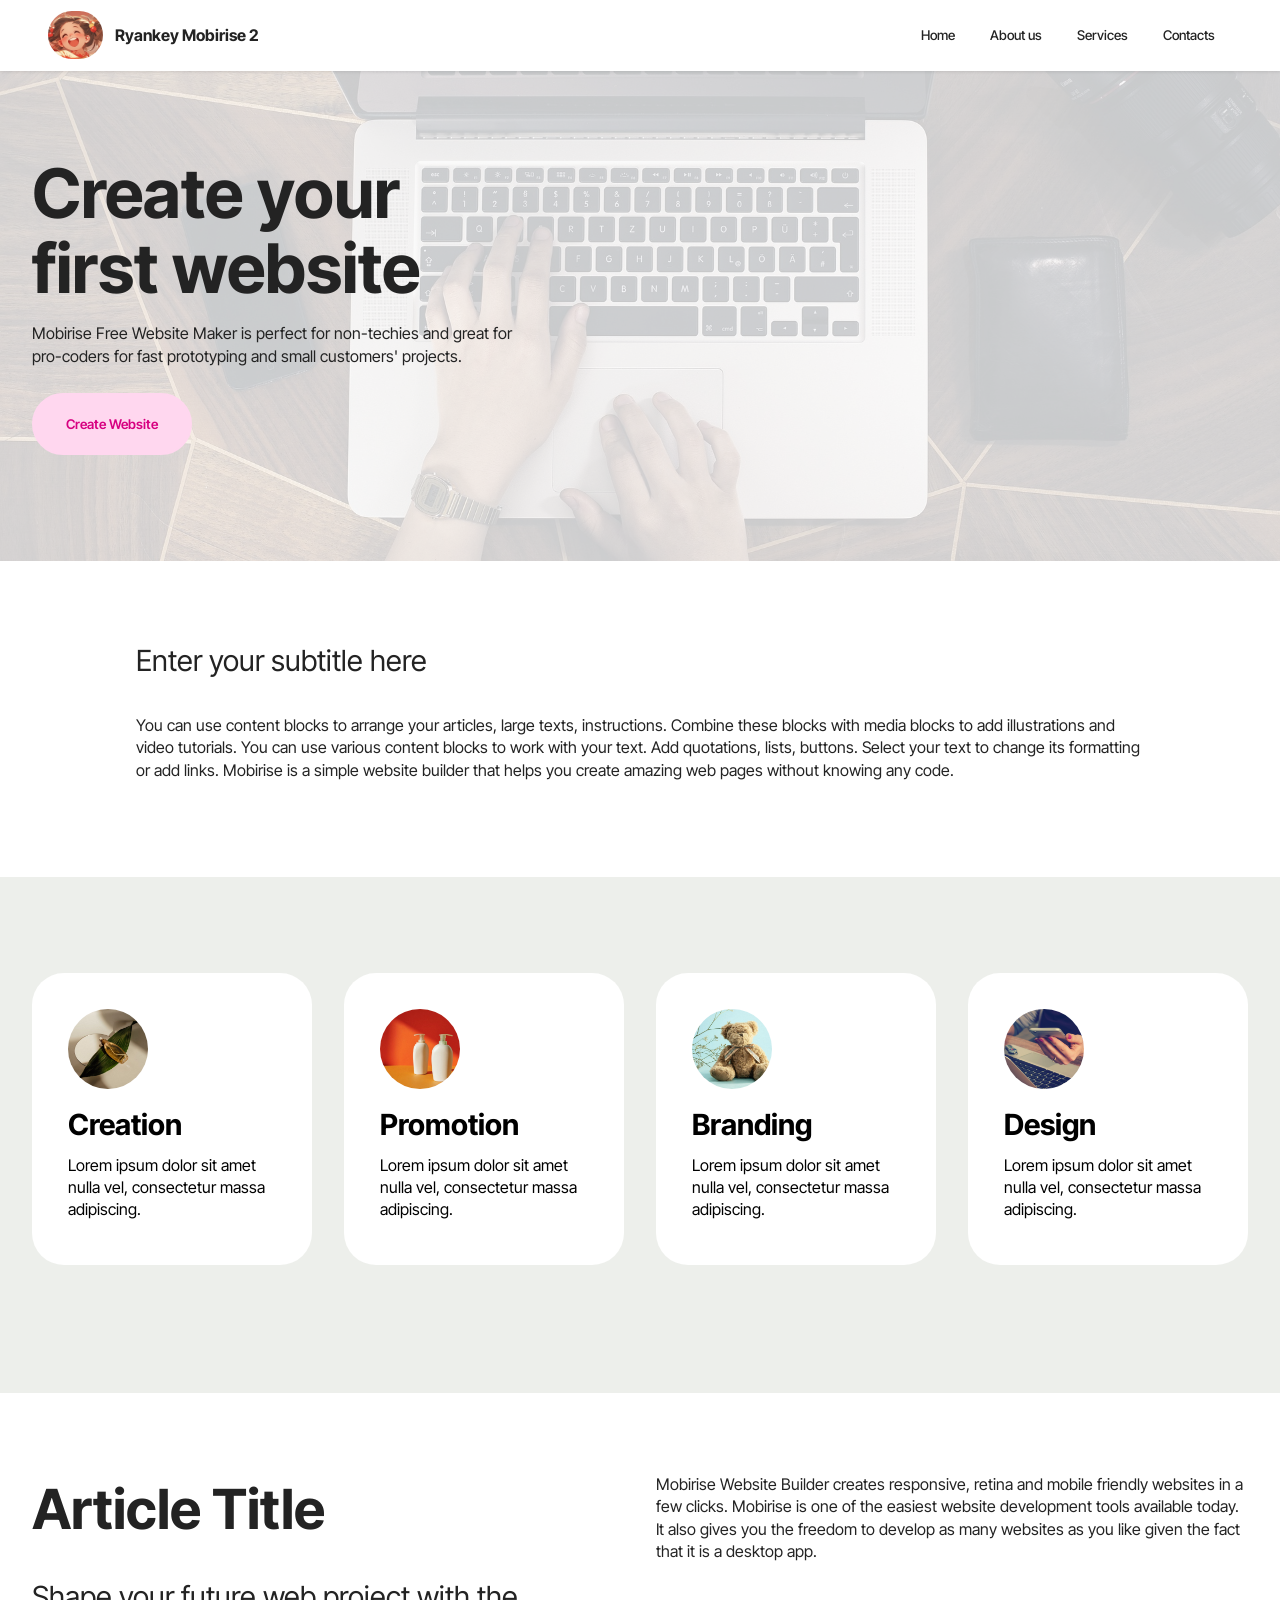
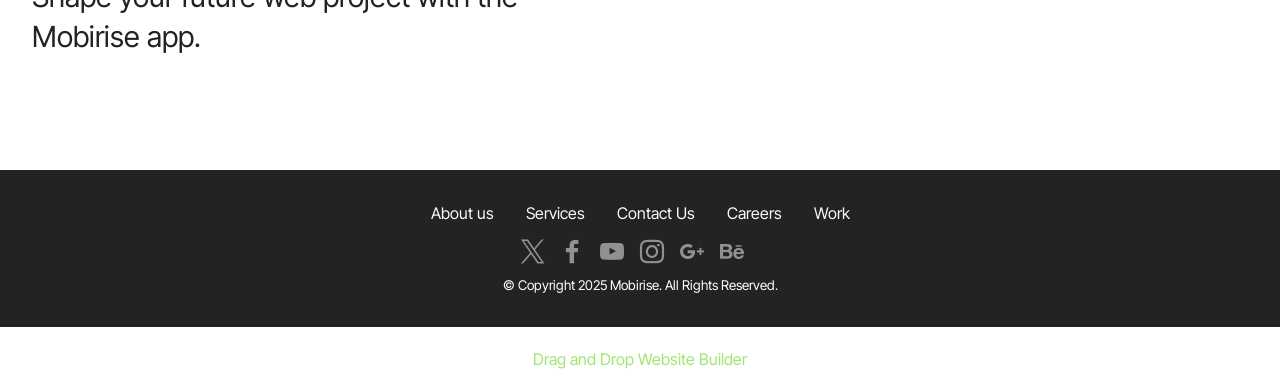
==== commit 356f2e7f: "create github pages" ====
--- a/aboutus.html
+++ b/aboutus.html
@@ -21,7 +21,7 @@
   <link rel="stylesheet" href="assets/theme/css/style.css">
   <link rel="preload" href="https://fonts.googleapis.com/css?family=Inter+Tight:100,200,300,400,500,600,700,800,900,100i,200i,300i,400i,500i,600i,700i,800i,900i&display=swap" as="style" onload="this.onload=null;this.rel='stylesheet'">
   <noscript><link rel="stylesheet" href="https://fonts.googleapis.com/css?family=Inter+Tight:100,200,300,400,500,600,700,800,900,100i,200i,300i,400i,500i,600i,700i,800i,900i&display=swap"></noscript>
-  <link rel="preload" as="style" href="assets/mobirise/css/mbr-additional.css?v=j5l0KD"><link rel="stylesheet" href="assets/mobirise/css/mbr-additional.css?v=j5l0KD" type="text/css">
+  <link rel="preload" as="style" href="assets/mobirise/css/mbr-additional.css?v=Z7jv5H"><link rel="stylesheet" href="assets/mobirise/css/mbr-additional.css?v=Z7jv5H" type="text/css">
 
   
   
@@ -256,7 +256,7 @@
             </div>
         </div>
     </div>
-</section><section class="display-7" style="padding: 0;align-items: center;justify-content: center;flex-wrap: wrap;    align-content: center;display: flex;position: relative;height: 4rem;"><a href="https://mobiri.se/689360" style="flex: 1 1;height: 4rem;position: absolute;width: 100%;z-index: 1;"><img alt="" style="height: 4rem;" src="[data-uri]"></a><p style="margin: 0;text-align: center;" class="display-7">&#8204;</p><a style="z-index:1" href="https://mobirise.com/offline-website-builder.html">Offline Website Creator</a></section><script src="assets/bootstrap/js/bootstrap.bundle.min.js"></script>  <script src="assets/smoothscroll/smooth-scroll.js"></script>  <script src="assets/ytplayer/index.js"></script>  <script src="assets/dropdown/js/navbar-dropdown.js"></script>  <script src="assets/theme/js/script.js"></script>  
+</section><section class="display-7" style="padding: 0;align-items: center;justify-content: center;flex-wrap: wrap;    align-content: center;display: flex;position: relative;height: 4rem;"><a href="https://mobiri.se/689360" style="flex: 1 1;height: 4rem;position: absolute;width: 100%;z-index: 1;"><img alt="" style="height: 4rem;" src="[data-uri]"></a><p style="margin: 0;text-align: center;" class="display-7">&#8204;</p><a style="z-index:1" href="https://mobirise.com/drag-drop-website-builder.html">Drag and Drop Website Builder</a></section><script src="assets/bootstrap/js/bootstrap.bundle.min.js"></script>  <script src="assets/smoothscroll/smooth-scroll.js"></script>  <script src="assets/ytplayer/index.js"></script>  <script src="assets/dropdown/js/navbar-dropdown.js"></script>  <script src="assets/theme/js/script.js"></script>  
   
   
 </body>
--- a/assets/mobirise/css/mbr-additional.css
+++ b/assets/mobirise/css/mbr-additional.css
@@ -1151,7 +1151,6 @@
 .cid-uWz01FiqJi {
   padding-top: 6rem;
   padding-bottom: 6rem;
-  background-image: url("../../../assets/images/mbr.jpg");
 }
 .cid-uWz01FiqJi .mbr-fallback-image.disabled {
   display: none;
@@ -1164,6 +1163,7 @@
   height: 100%;
   position: absolute;
   top: 0;
+  background-image: url("../../../assets/images/background13.jpg");
 }
 .cid-uWz05WlVpZ {
   padding-top: 5rem;
@@ -1235,6 +1235,73 @@
   padding-top: 5rem;
   padding-bottom: 5rem;
   background-color: #ffffff;
+}
+.cid-uWEh3gSt0u {
+  padding-top: 6rem;
+  padding-bottom: 6rem;
+  background-color: #2e481a;
+}
+.cid-uWEh3gSt0u .item-wrapper img {
+  width: 80px;
+  height: 80px;
+  object-fit: cover;
+  border-radius: 50% !important;
+}
+.cid-uWEh3gSt0u .mbr-fallback-image.disabled {
+  display: none;
+}
+.cid-uWEh3gSt0u .mbr-fallback-image {
+  display: block;
+  background-size: cover;
+  background-position: center center;
+  width: 100%;
+  height: 100%;
+  position: absolute;
+  top: 0;
+}
+.cid-uWEh3gSt0u .item-wrapper {
+  background: #ffffff;
+  margin-bottom: 0.5rem;
+  padding: 2.25rem;
+  height: 100%;
+  display: flex;
+  flex-direction: column;
+}
+@media (max-width: 767px) {
+  .cid-uWEh3gSt0u .item-wrapper {
+    padding: 1.5rem;
+    margin-bottom: 1rem;
+  }
+}
+@media (min-width: 992px) and (max-width: 1200px) {
+  .cid-uWEh3gSt0u .item-wrapper {
+    padding: 2rem 1.5rem;
+    margin-bottom: 0.5rem;
+  }
+}
+.cid-uWEh3gSt0u .card-title,
+.cid-uWEh3gSt0u .iconfont-wrapper {
+  color: #000000;
+}
+.cid-uWEh3gSt0u .content-head {
+  max-width: 800px;
+}
+.cid-uWEh3gSt0u .mbr-section-title {
+  color: #9fe870;
+}
+.cid-uWEh3gSt0u .mbr-section-subtitle {
+  color: #ffffff;
+}
+.cid-uWEh3gSt0u .card-text {
+  color: #000000;
+}
+.cid-uWEh3gSt0u .item-mb {
+  margin-bottom: 2rem;
+}
+@media (max-width: 767px) {
+  .cid-uWEh3gSt0u .item-mb {
+    margin-bottom: 1rem;
+  }
 }
 .cid-uWz03gwWSu {
   padding-top: 2rem;
--- a/assets/mobirise/css/mbr-additional.css
+++ b/assets/mobirise/css/mbr-additional.css
@@ -1151,7 +1151,6 @@
 .cid-uWz01FiqJi {
   padding-top: 6rem;
   padding-bottom: 6rem;
-  background-image: url("../../../assets/images/mbr.jpg");
 }
 .cid-uWz01FiqJi .mbr-fallback-image.disabled {
   display: none;
@@ -1164,6 +1163,7 @@
   height: 100%;
   position: absolute;
   top: 0;
+  background-image: url("../../../assets/images/background13.jpg");
 }
 .cid-uWz05WlVpZ {
   padding-top: 5rem;
@@ -1235,6 +1235,73 @@
   padding-top: 5rem;
   padding-bottom: 5rem;
   background-color: #ffffff;
+}
+.cid-uWEh3gSt0u {
+  padding-top: 6rem;
+  padding-bottom: 6rem;
+  background-color: #2e481a;
+}
+.cid-uWEh3gSt0u .item-wrapper img {
+  width: 80px;
+  height: 80px;
+  object-fit: cover;
+  border-radius: 50% !important;
+}
+.cid-uWEh3gSt0u .mbr-fallback-image.disabled {
+  display: none;
+}
+.cid-uWEh3gSt0u .mbr-fallback-image {
+  display: block;
+  background-size: cover;
+  background-position: center center;
+  width: 100%;
+  height: 100%;
+  position: absolute;
+  top: 0;
+}
+.cid-uWEh3gSt0u .item-wrapper {
+  background: #ffffff;
+  margin-bottom: 0.5rem;
+  padding: 2.25rem;
+  height: 100%;
+  display: flex;
+  flex-direction: column;
+}
+@media (max-width: 767px) {
+  .cid-uWEh3gSt0u .item-wrapper {
+    padding: 1.5rem;
+    margin-bottom: 1rem;
+  }
+}
+@media (min-width: 992px) and (max-width: 1200px) {
+  .cid-uWEh3gSt0u .item-wrapper {
+    padding: 2rem 1.5rem;
+    margin-bottom: 0.5rem;
+  }
+}
+.cid-uWEh3gSt0u .card-title,
+.cid-uWEh3gSt0u .iconfont-wrapper {
+  color: #000000;
+}
+.cid-uWEh3gSt0u .content-head {
+  max-width: 800px;
+}
+.cid-uWEh3gSt0u .mbr-section-title {
+  color: #9fe870;
+}
+.cid-uWEh3gSt0u .mbr-section-subtitle {
+  color: #ffffff;
+}
+.cid-uWEh3gSt0u .card-text {
+  color: #000000;
+}
+.cid-uWEh3gSt0u .item-mb {
+  margin-bottom: 2rem;
+}
+@media (max-width: 767px) {
+  .cid-uWEh3gSt0u .item-mb {
+    margin-bottom: 1rem;
+  }
 }
 .cid-uWz03gwWSu {
   padding-top: 2rem;
